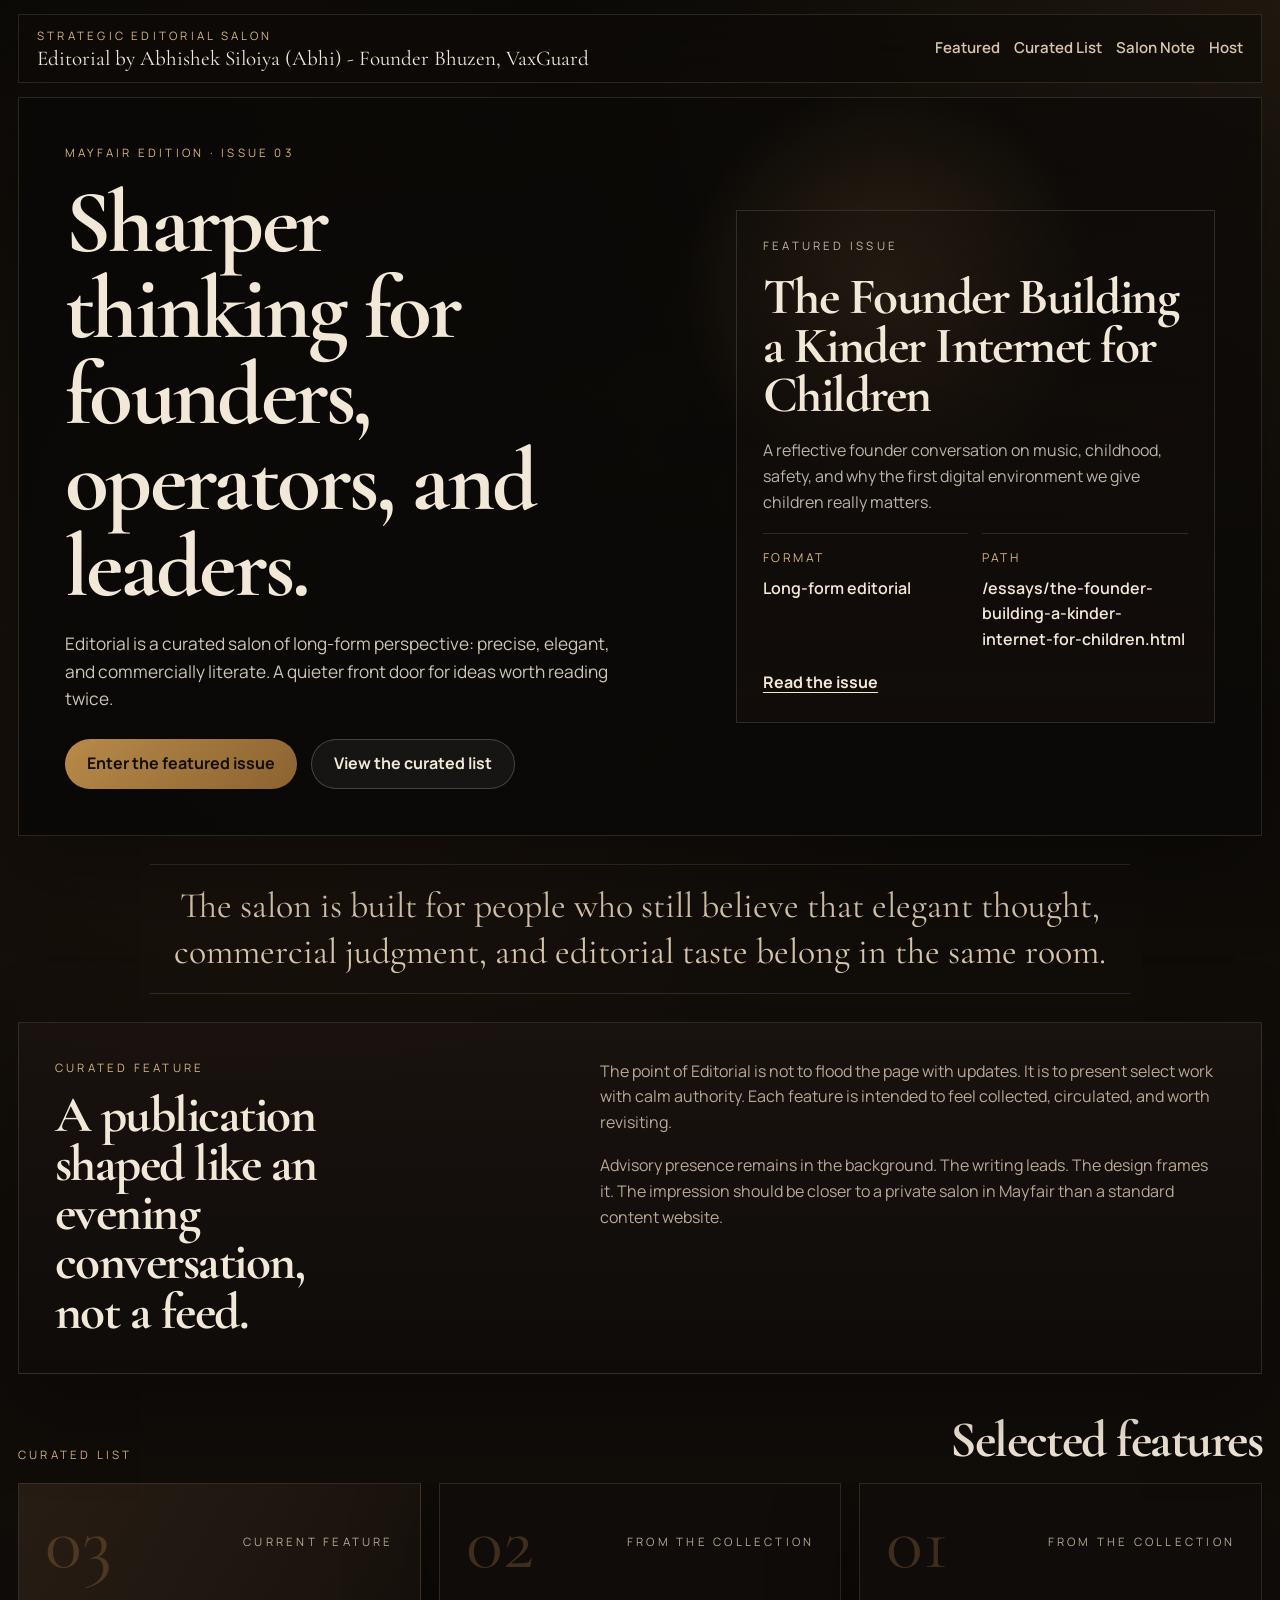
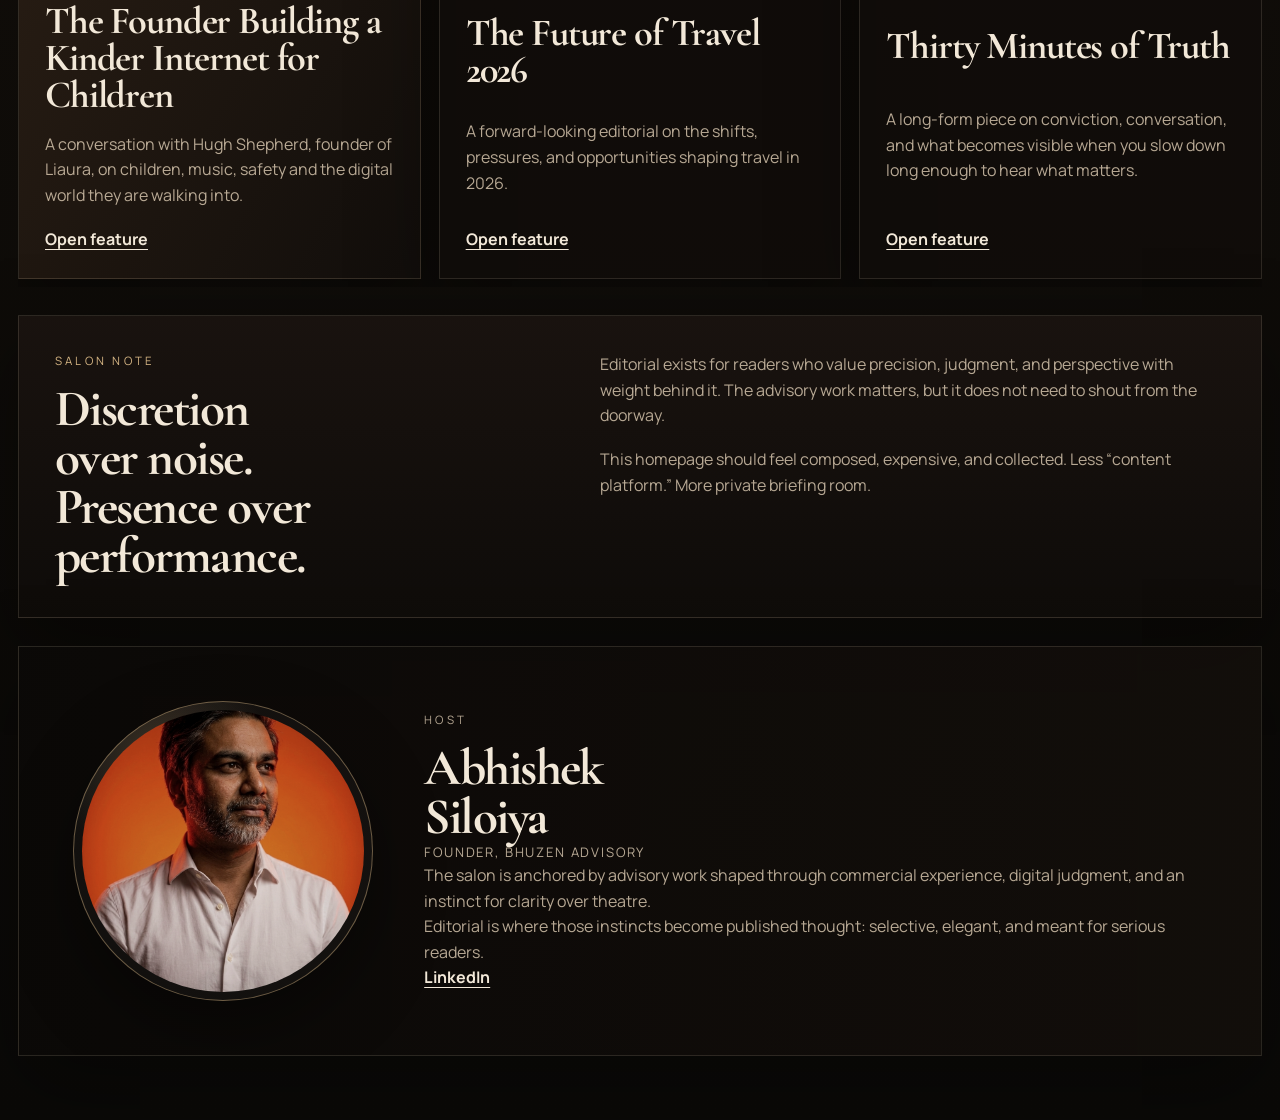
==== index.html @ 0b4827ff "Feature Hugh Shepherd Liaura editorial" ====
<!DOCTYPE html>
<html lang="en">
<head>
  <meta charset="UTF-8">
  <meta name="viewport" content="width=device-width, initial-scale=1.0">
  <title>Editorial</title>
  <meta
    name="description"
    content="Editorial by Abhishek Siloiya is a strategic editorial salon for sharp features, curated thinking, and discreet advisory perspective."
  >
  <link rel="preconnect" href="https://fonts.googleapis.com">
  <link rel="preconnect" href="https://fonts.gstatic.com" crossorigin>
  <link
    href="https://fonts.googleapis.com/css2?family=Manrope:wght@400;500;600;700&family=Cormorant+Garamond:wght@300;400;500;600;700&display=swap"
    rel="stylesheet"
  >
  <link rel="stylesheet" href="./assets/site.css">
</head>
<body>
  <div class="site-frame">
    <header class="topbar">
      <div class="topbar-mark">
        <span class="topbar-kicker">Strategic Editorial Salon</span>
        <a class="topbar-brand" href="./">Editorial by Abhishek Siloiya (Abhi) - Founder Bhuzen, VaxGuard</a>
      </div>
      <nav class="topbar-nav" aria-label="Primary">
        <a href="#featured">Featured</a>
        <a href="#archive">Curated List</a>
        <a href="#salon-note">Salon Note</a>
        <a href="#host">Host</a>
      </nav>
    </header>

    <main>
      <section class="cover" id="featured">
        <div class="cover-backdrop"></div>
        <div class="cover-grid">
          <div class="cover-copy">
            <p class="section-label">Mayfair Edition · Issue 03</p>
            <h1>Sharper thinking for founders, operators, and leaders.</h1>
            <p class="cover-lede">
              Editorial is a curated salon of long-form perspective: precise, elegant, and commercially literate. A quieter front door for ideas worth reading twice.
            </p>
            <div class="cover-actions">
              <a class="button button-gold" href="./essays/the-founder-building-a-kinder-internet-for-children.html">Enter the featured issue</a>
              <a class="button button-ghost" href="#archive">View the curated list</a>
            </div>
          </div>

          <aside class="cover-panel">
            <p class="section-label">Featured Issue</p>
            <h2>The Founder Building a Kinder Internet for Children</h2>
            <p>
              A reflective founder conversation on music, childhood, safety, and why the first digital environment we give children really matters.
            </p>
            <dl class="cover-meta">
              <div>
                <dt>Format</dt>
                <dd>Long-form editorial</dd>
              </div>
              <div>
                <dt>Path</dt>
                <dd>/essays/the-founder-building-a-kinder-internet-for-children.html</dd>
              </div>
            </dl>
            <a class="text-link" href="./essays/the-founder-building-a-kinder-internet-for-children.html">Read the issue</a>
          </aside>
        </div>
      </section>

      <section class="salon-ribbon" aria-label="Salon statement">
        <p>
          The salon is built for people who still believe that elegant thought, commercial judgment, and editorial taste belong in the same room.
        </p>
      </section>

      <section class="curated-feature">
        <div class="curated-heading">
          <p class="section-label">Curated Feature</p>
          <h2>A publication shaped like an evening conversation, not a feed.</h2>
        </div>
        <div class="curated-body">
          <p>
            The point of Editorial is not to flood the page with updates. It is to present select work with calm authority. Each feature is intended to feel collected, circulated, and worth revisiting.
          </p>
          <p>
            Advisory presence remains in the background. The writing leads. The design frames it. The impression should be closer to a private salon in Mayfair than a standard content website.
          </p>
        </div>
      </section>

      <section class="archive" id="archive">
        <div class="archive-heading">
          <p class="section-label">Curated List</p>
          <h2>Selected features</h2>
        </div>
        <div class="archive-carousel" aria-label="Selected features">
          <article class="archive-card archive-card-featured">
            <div class="archive-card-top">
              <span class="archive-count">03</span>
              <p class="entry-label">Current feature</p>
            </div>
            <h3>The Founder Building a Kinder Internet for Children</h3>
            <p>
              A conversation with Hugh Shepherd, founder of Liaura, on children, music, safety and the digital world they are walking into.
            </p>
            <a class="text-link" href="./essays/the-founder-building-a-kinder-internet-for-children.html">Open feature</a>
          </article>

          <article class="archive-card">
            <div class="archive-card-top">
              <span class="archive-count">02</span>
              <p class="entry-label">From the collection</p>
            </div>
            <h3>The Future of Travel 2026</h3>
            <p>
              A forward-looking editorial on the shifts, pressures, and opportunities shaping travel in 2026.
            </p>
            <a class="text-link" href="./essays/the-future-of-travel-2026.html">Open feature</a>
          </article>

          <article class="archive-card">
            <div class="archive-card-top">
              <span class="archive-count">01</span>
              <p class="entry-label">From the collection</p>
            </div>
            <h3>Thirty Minutes of Truth</h3>
            <p>
              A long-form piece on conviction, conversation, and what becomes visible when you slow down long enough to hear what matters.
            </p>
            <a class="text-link" href="./essays/thirty-minutes-of-truth.html">Open feature</a>
          </article>
        </div>
      </section>

      <section class="salon-note" id="salon-note">
        <div class="salon-note-heading">
          <p class="section-label">Salon Note</p>
          <h2>Discretion over noise. Presence over performance.</h2>
        </div>
        <div class="salon-note-body">
          <p>
            Editorial exists for readers who value precision, judgment, and perspective with weight behind it. The advisory work matters, but it does not need to shout from the doorway.
          </p>
          <p>
            This homepage should feel composed, expensive, and collected. Less “content platform.” More private briefing room.
          </p>
        </div>
      </section>

      <section class="host-section" id="host">
        <div class="host-portrait-frame">
          <img
            class="host-portrait"
            src="./assets/images/abhi-portrait-mayfair.png"
            alt="Portrait of Abhishek Siloiya"
          >
        </div>
        <div class="host-copy">
          <p class="section-label">Host</p>
          <h2>Abhishek Siloiya</h2>
          <p class="host-role">Founder, Bhuzen Advisory</p>
          <p>
            The salon is anchored by advisory work shaped through commercial experience, digital judgment, and an instinct for clarity over theatre.
          </p>
          <p>
            Editorial is where those instincts become published thought: selective, elegant, and meant for serious readers.
          </p>
          <a class="text-link" href="https://www.linkedin.com/in/abhisheksiloiya/">LinkedIn</a>
        </div>
      </section>
    </main>
  </div>
</body>
</html>
---- assets/site.css ----
:root {
  --ink-1: #0d0b09;
  --ink-2: #15110d;
  --ink-3: #231b15;
  --stone-1: #f2e8d8;
  --stone-2: #d7c6ae;
  --stone-3: #ad9a83;
  --gold: #b88a4a;
  --gold-soft: #d4b483;
  --line: rgba(228, 211, 186, 0.14);
  --panel: rgba(20, 15, 12, 0.76);
  --shadow: 0 30px 80px rgba(0, 0, 0, 0.34);
}

*,
*::before,
*::after {
  box-sizing: border-box;
}

html {
  scroll-behavior: smooth;
}

body {
  margin: 0;
  min-height: 100vh;
  color: var(--stone-1);
  background:
    radial-gradient(circle at top right, rgba(184, 138, 74, 0.12), transparent 24%),
    radial-gradient(circle at 20% 20%, rgba(88, 55, 31, 0.18), transparent 30%),
    linear-gradient(180deg, #090806 0%, #110d09 42%, #0a0907 100%);
  font-family: "Manrope", sans-serif;
  line-height: 1.6;
}

a {
  color: inherit;
  text-decoration: none;
}

.site-frame {
  width: min(1260px, calc(100% - 36px));
  margin: 0 auto;
  padding: 14px 0 64px;
}

.topbar {
  display: flex;
  align-items: center;
  justify-content: space-between;
  gap: 18px;
  padding: 12px 18px;
  margin-bottom: 14px;
  border: 1px solid var(--line);
  background: rgba(13, 10, 8, 0.62);
  backdrop-filter: blur(18px);
  position: sticky;
  top: 10px;
  z-index: 10;
}

.topbar-mark {
  display: flex;
  flex-direction: column;
  gap: 3px;
}

.section-label,
.topbar-kicker,
.entry-label {
  margin: 0;
  font-size: 0.72rem;
  letter-spacing: 0.28em;
  text-transform: uppercase;
  color: var(--gold-soft);
}

.topbar-brand {
  font-family: "Cormorant Garamond", serif;
  font-size: clamp(1rem, 1.65vw, 1.7rem);
  line-height: 1;
  max-width: 680px;
}

.topbar-nav {
  display: flex;
  flex-wrap: wrap;
  gap: 14px;
}

.topbar-nav a {
  color: var(--stone-2);
  font-weight: 600;
  font-size: 0.94rem;
  scroll-margin-top: 120px;
}

.cover,
.curated-feature,
.salon-note,
.host-section {
  position: relative;
  overflow: hidden;
  border: 1px solid var(--line);
  box-shadow: var(--shadow);
}

.cover {
  min-height: 620px;
  margin-bottom: 28px;
  background:
    linear-gradient(125deg, rgba(8, 7, 5, 0.86), rgba(18, 13, 10, 0.74)),
    url("https://images.unsplash.com/photo-1513635269975-59663e0ac1ad?auto=format&fit=crop&w=1800&q=80") center/cover;
}

.cover-backdrop {
  position: absolute;
  inset: 0;
  background:
    radial-gradient(circle at 70% 26%, rgba(184, 138, 74, 0.2), transparent 20%),
    linear-gradient(180deg, rgba(9, 8, 6, 0.25), rgba(9, 8, 6, 0.8));
}

.cover-grid {
  position: relative;
  z-index: 1;
  min-height: 620px;
  display: grid;
  grid-template-columns: minmax(0, 1.05fr) minmax(340px, 0.78fr);
  gap: 26px;
  align-items: center;
  padding: clamp(26px, 4vw, 46px);
}

.cover-copy {
  max-width: 780px;
}

.cover-copy h1,
.curated-heading h2,
.archive-heading h2,
.salon-note-heading h2,
.host-copy h2,
.cover-panel h2,
.archive-content h3 {
  margin: 0;
  font-family: "Cormorant Garamond", serif;
  line-height: 0.96;
  letter-spacing: -0.03em;
}

.cover-copy h1 {
  margin-top: 18px;
  font-size: clamp(3.6rem, 7vw, 6.6rem);
  max-width: 12ch;
}

.cover-lede {
  margin: 20px 0 0;
  max-width: 50ch;
  font-size: 1.08rem;
  color: rgba(242, 232, 216, 0.84);
}

.cover-actions {
  display: flex;
  flex-wrap: wrap;
  gap: 14px;
  margin-top: 26px;
}

.button {
  display: inline-flex;
  align-items: center;
  justify-content: center;
  min-height: 50px;
  padding: 0 22px;
  border-radius: 999px;
  font-weight: 700;
  transition: opacity 160ms ease;
}

.button-gold {
  background: linear-gradient(135deg, #b88a4a, #8b6330);
  color: #120d09;
}

.button-ghost {
  border: 1px solid rgba(242, 232, 216, 0.22);
  background: rgba(255, 255, 255, 0.05);
  color: var(--stone-1);
}

.cover-panel {
  align-self: center;
  display: flex;
  flex-direction: column;
  justify-content: flex-end;
  gap: 18px;
  min-height: 420px;
  padding: 26px;
  background: linear-gradient(180deg, rgba(18, 13, 10, 0.34), rgba(18, 13, 10, 0.86));
  border: 1px solid rgba(242, 232, 216, 0.14);
}

.cover-panel h2 {
  font-size: clamp(2.4rem, 4vw, 4rem);
}

.cover-panel p {
  margin: 0;
  color: rgba(242, 232, 216, 0.76);
}

.cover-meta {
  display: grid;
  grid-template-columns: repeat(2, minmax(0, 1fr));
  gap: 14px;
  margin: 0;
}

.cover-meta div {
  padding-top: 14px;
  border-top: 1px solid rgba(242, 232, 216, 0.12);
}

.cover-meta dt,
.cover-meta dd {
  margin: 0;
}

.cover-meta dt {
  font-size: 0.76rem;
  letter-spacing: 0.2em;
  text-transform: uppercase;
  color: var(--gold-soft);
}

.cover-meta dd {
  margin-top: 8px;
  color: var(--stone-1);
  font-weight: 600;
}

.text-link {
  display: inline-flex;
  align-items: center;
  gap: 8px;
  font-weight: 700;
  color: var(--stone-1);
  text-decoration: underline;
  text-underline-offset: 0.24em;
}

.salon-ribbon {
  margin: 0 auto 28px;
  max-width: 980px;
  padding: 18px 24px;
  border-top: 1px solid rgba(184, 138, 74, 0.22);
  border-bottom: 1px solid rgba(184, 138, 74, 0.22);
  text-align: center;
}

.salon-ribbon p {
  margin: 0;
  color: var(--stone-2);
  font-family: "Cormorant Garamond", serif;
  font-size: clamp(1.5rem, 2.8vw, 2.3rem);
  line-height: 1.28;
}

.curated-feature,
.salon-note {
  margin-bottom: 28px;
  padding: 36px;
  background:
    linear-gradient(180deg, rgba(26, 19, 15, 0.92), rgba(14, 11, 9, 0.94));
}

.curated-feature {
  display: grid;
  grid-template-columns: minmax(0, 0.9fr) minmax(0, 1.1fr);
  gap: 34px;
}

.curated-heading h2,
.archive-heading h2,
.salon-note-heading h2,
.host-copy h2 {
  margin-top: 14px;
  font-size: clamp(2.4rem, 4vw, 4.8rem);
  max-width: 11ch;
}

.curated-body,
.salon-note-body {
  display: grid;
  gap: 18px;
  align-content: start;
}

.curated-body p,
.salon-note-body p,
.host-copy p,
.archive-content p {
  margin: 0;
  color: rgba(215, 198, 174, 0.84);
}

.archive {
  margin-bottom: 28px;
  scroll-margin-top: 120px;
}

.archive-heading {
  display: flex;
  align-items: end;
  justify-content: space-between;
  gap: 22px;
  margin-bottom: 18px;
}

.archive-heading h2 {
  max-width: none;
  white-space: nowrap;
}

.archive-carousel {
  display: grid;
  grid-auto-flow: column;
  grid-auto-columns: minmax(360px, 1fr);
  gap: 18px;
  overflow-x: auto;
  scroll-snap-type: x mandatory;
  padding-bottom: 8px;
  scrollbar-color: rgba(184, 138, 74, 0.5) rgba(255, 255, 255, 0.05);
}

.archive-card {
  min-height: 270px;
  display: flex;
  flex-direction: column;
  justify-content: space-between;
  gap: 18px;
  padding: 26px;
  border: 1px solid var(--line);
  background: rgba(17, 13, 10, 0.82);
  box-shadow: var(--shadow);
  scroll-snap-align: start;
}

.archive-card-featured {
  background:
    linear-gradient(120deg, rgba(42, 30, 20, 0.92), rgba(18, 14, 11, 0.9));
}

.archive-card-top {
  display: flex;
  align-items: center;
  justify-content: space-between;
  gap: 18px;
}

.archive-count {
  color: rgba(184, 138, 74, 0.28);
  font-family: "Cormorant Garamond", serif;
  font-size: clamp(2.8rem, 6vw, 4.8rem);
  line-height: 0.85;
}

.archive-card h3 {
  margin: 0;
  font-family: "Cormorant Garamond", serif;
  line-height: 0.96;
  letter-spacing: -0.03em;
  margin-top: 10px;
  font-size: clamp(2rem, 3vw, 3.2rem);
}

.archive-card p {
  margin: 0;
  color: rgba(215, 198, 174, 0.84);
}

.salon-note {
  display: grid;
  grid-template-columns: minmax(0, 0.9fr) minmax(0, 1.1fr);
  gap: 34px;
  scroll-margin-top: 120px;
}

.host-section {
  display: grid;
  grid-template-columns: 300px minmax(0, 1fr);
  gap: clamp(24px, 4vw, 56px);
  align-items: center;
  padding: clamp(28px, 5vw, 54px);
  background:
    linear-gradient(90deg, rgba(11, 9, 7, 0.96), rgba(18, 14, 11, 0.94));
  scroll-margin-top: 120px;
}

.host-portrait-frame {
  width: min(300px, 72vw);
  aspect-ratio: 1;
  border-radius: 50%;
  padding: 8px;
  border: 1px solid rgba(212, 180, 131, 0.46);
  background:
    radial-gradient(circle at 30% 20%, rgba(212, 180, 131, 0.22), transparent 34%),
    rgba(255, 255, 255, 0.03);
  box-shadow: 0 28px 70px rgba(0, 0, 0, 0.38);
}

.host-portrait {
  width: 100%;
  height: 100%;
  border-radius: 50%;
  object-fit: cover;
  display: block;
  filter: saturate(0.72) contrast(1.02) brightness(0.9);
}

.host-copy {
  display: flex;
  flex-direction: column;
  justify-content: center;
}

.host-role {
  margin: 14px 0 18px;
  color: var(--gold-soft);
  letter-spacing: 0.14em;
  text-transform: uppercase;
  font-size: 0.82rem;
}

.button:hover,
.topbar-nav a:hover,
.text-link:hover {
  opacity: 0.82;
}

@media (max-width: 1100px) {
  .cover-grid,
  .curated-feature,
  .salon-note,
  .host-section {
    grid-template-columns: 1fr;
  }

  .cover {
    min-height: auto;
  }

  .cover-grid {
    min-height: auto;
  }

  .host-portrait-frame {
    justify-self: center;
  }
}

@media (max-width: 720px) {
  .site-frame {
    width: min(100% - 18px, 1260px);
    padding-top: 10px;
  }

  .topbar,
  .curated-feature,
  .salon-note,
  .host-copy,
  .cover-panel {
    padding: 22px;
  }

  .topbar {
    align-items: flex-start;
    flex-direction: column;
  }

  .topbar-brand {
    max-width: none;
  }

  .cover-grid {
    padding: 22px;
    gap: 18px;
  }

  .cover-copy h1 {
    max-width: none;
    font-size: clamp(2.8rem, 13vw, 4rem);
  }

  .cover-actions {
    flex-direction: column;
    align-items: stretch;
  }

  .cover-meta,
  .archive-card {
    grid-template-columns: 1fr;
  }

  .cover-panel {
    min-height: auto;
  }

  .archive-heading {
    display: block;
  }

  .archive-heading h2 {
    white-space: normal;
  }

  .archive-carousel {
    grid-auto-columns: minmax(260px, 86vw);
  }

  .archive-count {
    font-size: 2.8rem;
  }

  .curated-heading h2,
  .archive-heading h2,
  .salon-note-heading h2,
  .host-copy h2 {
    max-width: none;
  }
}
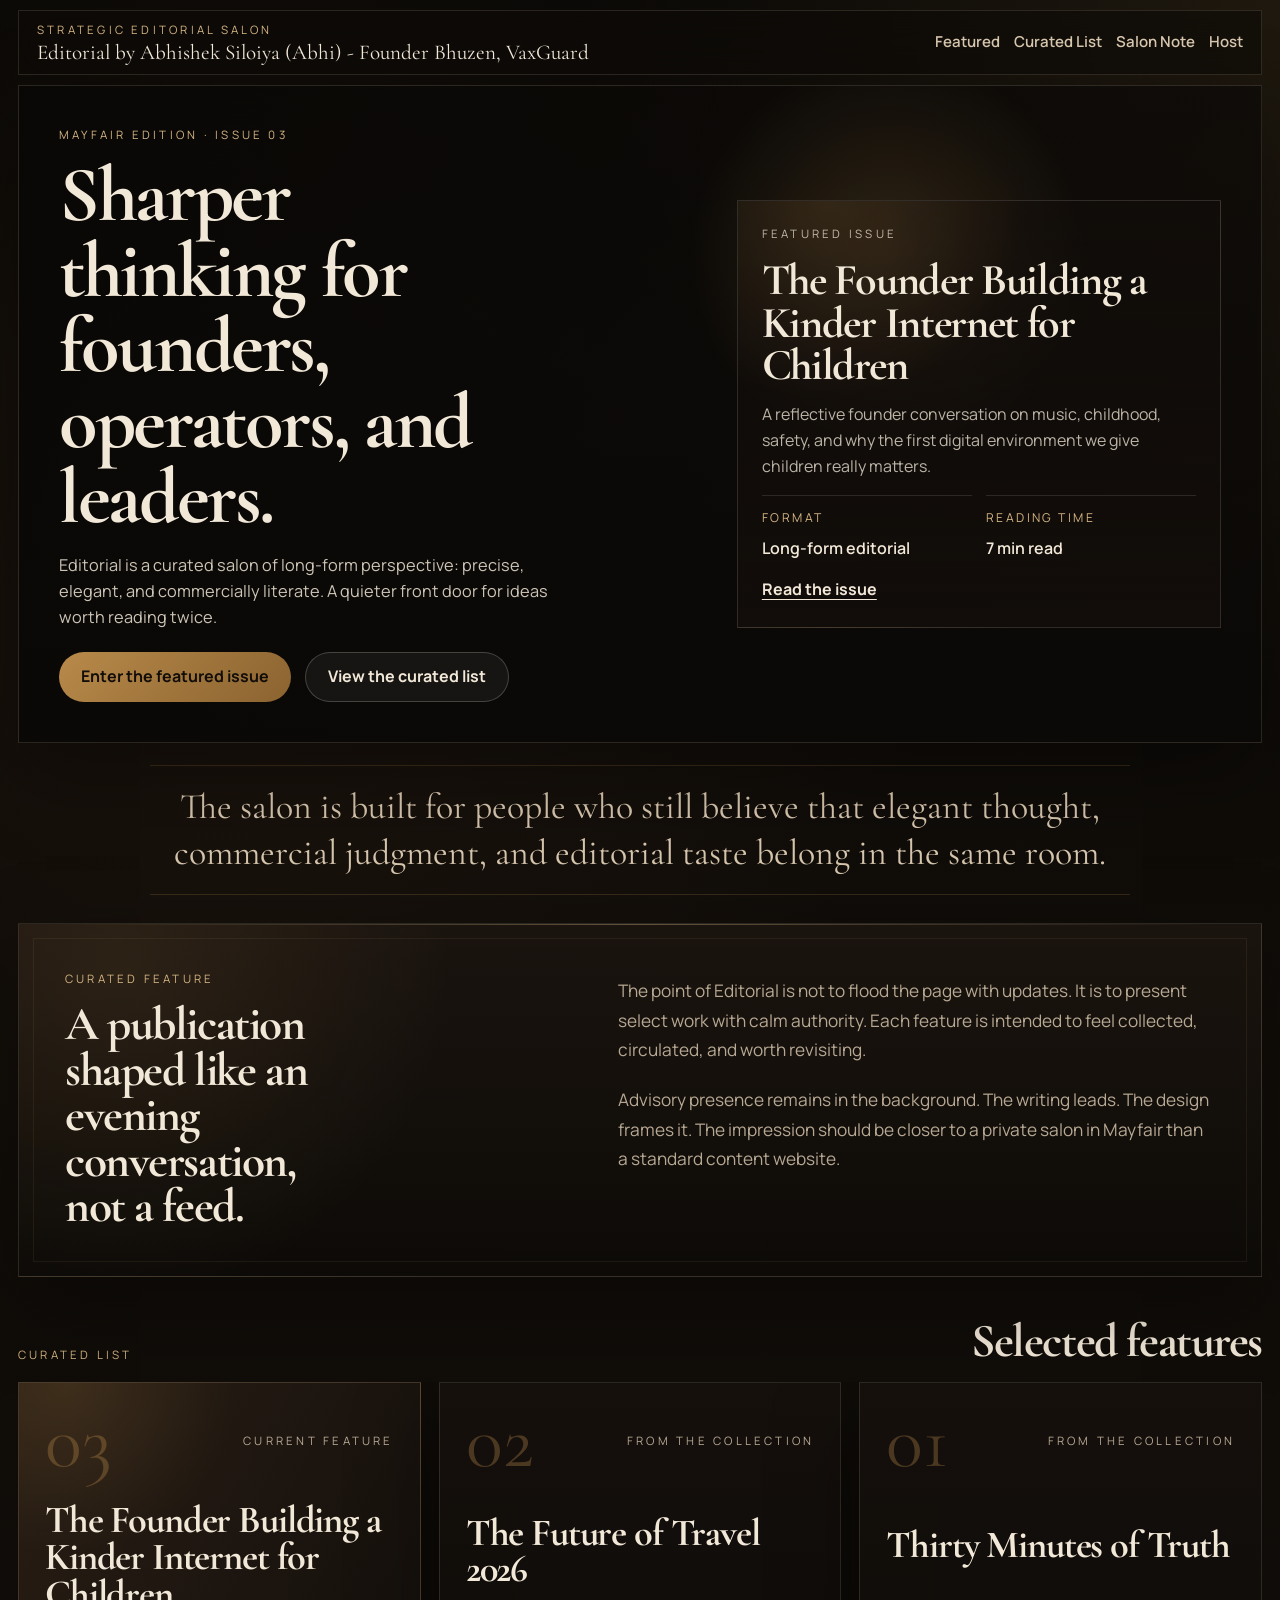
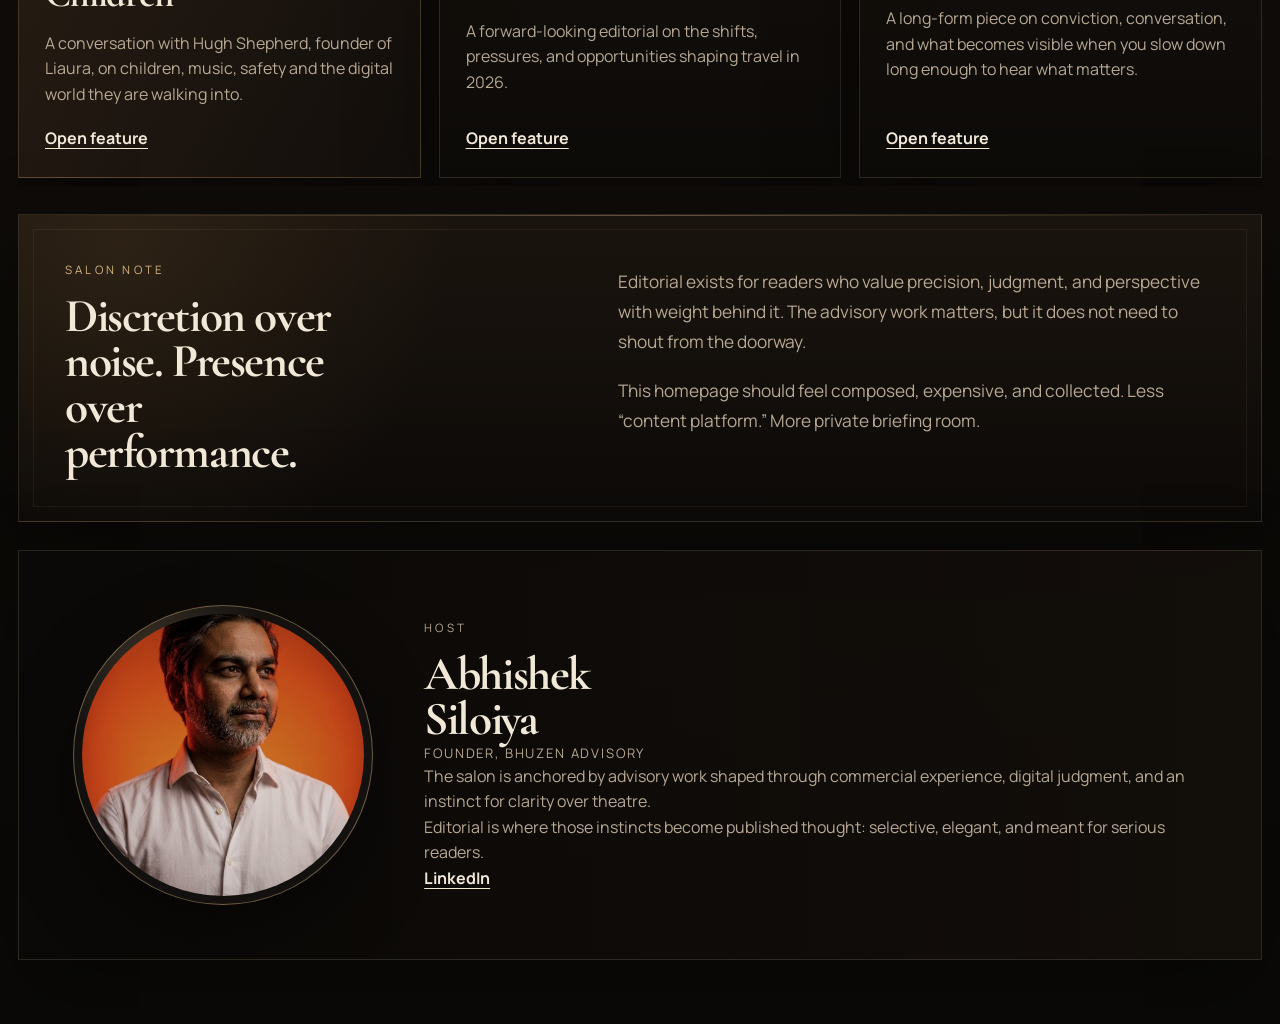
==== commit 6fd16fe8: "Polish editorial landing page" ====
--- a/index.html
+++ b/index.html
@@ -47,7 +47,7 @@
             </div>
           </div>
 
-          <aside class="cover-panel">
+          <a class="cover-panel" href="./essays/the-founder-building-a-kinder-internet-for-children.html" aria-label="Read The Founder Building a Kinder Internet for Children">
             <p class="section-label">Featured Issue</p>
             <h2>The Founder Building a Kinder Internet for Children</h2>
             <p>
@@ -59,12 +59,12 @@
                 <dd>Long-form editorial</dd>
               </div>
               <div>
-                <dt>Path</dt>
-                <dd>/essays/the-founder-building-a-kinder-internet-for-children.html</dd>
+                <dt>Reading time</dt>
+                <dd>7 min read</dd>
               </div>
             </dl>
-            <a class="text-link" href="./essays/the-founder-building-a-kinder-internet-for-children.html">Read the issue</a>
-          </aside>
+            <span class="text-link">Read the issue</span>
+          </a>
         </div>
       </section>
 
--- a/assets/site.css
+++ b/assets/site.css
@@ -42,7 +42,7 @@
 .site-frame {
   width: min(1260px, calc(100% - 36px));
   margin: 0 auto;
-  padding: 14px 0 64px;
+  padding: 10px 0 64px;
 }
 
 .topbar {
@@ -50,8 +50,8 @@
   align-items: center;
   justify-content: space-between;
   gap: 18px;
-  padding: 12px 18px;
-  margin-bottom: 14px;
+  padding: 10px 18px;
+  margin-bottom: 10px;
   border: 1px solid var(--line);
   background: rgba(13, 10, 8, 0.62);
   backdrop-filter: blur(18px);
@@ -107,8 +107,8 @@
 }
 
 .cover {
-  min-height: 620px;
-  margin-bottom: 28px;
+  min-height: min(620px, calc(100svh - 116px));
+  margin-bottom: 22px;
   background:
     linear-gradient(125deg, rgba(8, 7, 5, 0.86), rgba(18, 13, 10, 0.74)),
     url("https://images.unsplash.com/photo-1513635269975-59663e0ac1ad?auto=format&fit=crop&w=1800&q=80") center/cover;
@@ -125,12 +125,12 @@
 .cover-grid {
   position: relative;
   z-index: 1;
-  min-height: 620px;
+  min-height: min(620px, calc(100svh - 116px));
   display: grid;
   grid-template-columns: minmax(0, 1.05fr) minmax(340px, 0.78fr);
   gap: 26px;
   align-items: center;
-  padding: clamp(26px, 4vw, 46px);
+  padding: clamp(22px, 3.4vw, 40px);
 }
 
 .cover-copy {
@@ -151,15 +151,15 @@
 }
 
 .cover-copy h1 {
-  margin-top: 18px;
-  font-size: clamp(3.6rem, 7vw, 6.6rem);
-  max-width: 12ch;
+  margin-top: 14px;
+  font-size: clamp(3.2rem, 6.15vw, 5.8rem);
+  max-width: 12.5ch;
 }
 
 .cover-lede {
-  margin: 20px 0 0;
+  margin: 16px 0 0;
   max-width: 50ch;
-  font-size: 1.08rem;
+  font-size: 1.02rem;
   color: rgba(242, 232, 216, 0.84);
 }
 
@@ -167,7 +167,7 @@
   display: flex;
   flex-wrap: wrap;
   gap: 14px;
-  margin-top: 26px;
+  margin-top: 22px;
 }
 
 .button {
@@ -197,15 +197,22 @@
   display: flex;
   flex-direction: column;
   justify-content: flex-end;
-  gap: 18px;
-  min-height: 420px;
-  padding: 26px;
-  background: linear-gradient(180deg, rgba(18, 13, 10, 0.34), rgba(18, 13, 10, 0.86));
+  gap: 16px;
+  min-height: 360px;
+  padding: 24px;
+  background:
+    radial-gradient(circle at 18% 0%, rgba(184, 138, 74, 0.16), transparent 34%),
+    linear-gradient(180deg, rgba(18, 13, 10, 0.46), rgba(18, 13, 10, 0.9));
   border: 1px solid rgba(242, 232, 216, 0.14);
+  transition:
+    border-color 180ms ease,
+    box-shadow 180ms ease,
+    transform 180ms ease,
+    background 180ms ease;
 }
 
 .cover-panel h2 {
-  font-size: clamp(2.4rem, 4vw, 4rem);
+  font-size: clamp(2.15rem, 3.45vw, 3.45rem);
 }
 
 .cover-panel p {
@@ -221,7 +228,7 @@
 }
 
 .cover-meta div {
-  padding-top: 14px;
+  padding-top: 12px;
   border-top: 1px solid rgba(242, 232, 216, 0.12);
 }
 
@@ -253,6 +260,13 @@
   text-underline-offset: 0.24em;
 }
 
+.cover-panel:hover,
+.cover-panel:focus-visible {
+  transform: translateY(-3px);
+  border-color: rgba(212, 180, 131, 0.42);
+  box-shadow: 0 28px 90px rgba(0, 0, 0, 0.42);
+}
+
 .salon-ribbon {
   margin: 0 auto 28px;
   max-width: 980px;
@@ -272,16 +286,39 @@
 
 .curated-feature,
 .salon-note {
+  isolation: isolate;
   margin-bottom: 28px;
-  padding: 36px;
-  background:
-    linear-gradient(180deg, rgba(26, 19, 15, 0.92), rgba(14, 11, 9, 0.94));
+  padding: clamp(30px, 4vw, 46px);
+  background:
+    radial-gradient(circle at 8% 12%, rgba(184, 138, 74, 0.12), transparent 28%),
+    linear-gradient(180deg, rgba(27, 20, 15, 0.94), rgba(12, 10, 8, 0.96));
+}
+
+.curated-feature::before,
+.salon-note::before {
+  content: "";
+  position: absolute;
+  inset: 14px;
+  z-index: -1;
+  border: 1px solid rgba(212, 180, 131, 0.08);
+  pointer-events: none;
+}
+
+.curated-feature::after,
+.salon-note::after {
+  content: "";
+  position: absolute;
+  left: 36px;
+  right: 36px;
+  top: 0;
+  height: 1px;
+  background: linear-gradient(90deg, transparent, rgba(212, 180, 131, 0.38), transparent);
 }
 
 .curated-feature {
   display: grid;
   grid-template-columns: minmax(0, 0.9fr) minmax(0, 1.1fr);
-  gap: 34px;
+  gap: clamp(28px, 5vw, 70px);
 }
 
 .curated-heading h2,
@@ -289,15 +326,16 @@
 .salon-note-heading h2,
 .host-copy h2 {
   margin-top: 14px;
-  font-size: clamp(2.4rem, 4vw, 4.8rem);
-  max-width: 11ch;
+  font-size: clamp(2.35rem, 3.7vw, 4.35rem);
+  max-width: 12ch;
 }
 
 .curated-body,
 .salon-note-body {
   display: grid;
-  gap: 18px;
+  gap: 20px;
   align-content: start;
+  padding-top: 6px;
 }
 
 .curated-body p,
@@ -306,6 +344,13 @@
 .archive-content p {
   margin: 0;
   color: rgba(215, 198, 174, 0.84);
+}
+
+.curated-body p,
+.salon-note-body p {
+  max-width: 64ch;
+  font-size: clamp(1rem, 1.35vw, 1.22rem);
+  line-height: 1.72;
 }
 
 .archive {
@@ -338,6 +383,8 @@
 }
 
 .archive-card {
+  position: relative;
+  overflow: hidden;
   min-height: 270px;
   display: flex;
   flex-direction: column;
@@ -345,14 +392,48 @@
   gap: 18px;
   padding: 26px;
   border: 1px solid var(--line);
-  background: rgba(17, 13, 10, 0.82);
+  background:
+    linear-gradient(180deg, rgba(22, 16, 12, 0.92), rgba(12, 10, 8, 0.94));
   box-shadow: var(--shadow);
   scroll-snap-align: start;
+  transition:
+    transform 180ms ease,
+    border-color 180ms ease,
+    background 180ms ease;
+}
+
+.archive-card::before {
+  content: "";
+  position: absolute;
+  inset: 0;
+  background:
+    linear-gradient(90deg, rgba(184, 138, 74, 0.1), transparent 42%),
+    radial-gradient(circle at 100% 0%, rgba(212, 180, 131, 0.1), transparent 36%);
+  opacity: 0;
+  transition: opacity 180ms ease;
+}
+
+.archive-card > * {
+  position: relative;
+  z-index: 1;
 }
 
 .archive-card-featured {
   background:
-    linear-gradient(120deg, rgba(42, 30, 20, 0.92), rgba(18, 14, 11, 0.9));
+    radial-gradient(circle at 12% 0%, rgba(184, 138, 74, 0.16), transparent 32%),
+    linear-gradient(120deg, rgba(42, 30, 20, 0.94), rgba(18, 14, 11, 0.92));
+  border-color: rgba(212, 180, 131, 0.24);
+}
+
+.archive-card:hover,
+.archive-card:focus-within {
+  transform: translateY(-3px);
+  border-color: rgba(212, 180, 131, 0.34);
+}
+
+.archive-card:hover::before,
+.archive-card:focus-within::before {
+  opacity: 1;
 }
 
 .archive-card-top {
@@ -363,7 +444,7 @@
 }
 
 .archive-count {
-  color: rgba(184, 138, 74, 0.28);
+  color: rgba(184, 138, 74, 0.34);
   font-family: "Cormorant Garamond", serif;
   font-size: clamp(2.8rem, 6vw, 4.8rem);
   line-height: 0.85;
@@ -381,12 +462,13 @@
 .archive-card p {
   margin: 0;
   color: rgba(215, 198, 174, 0.84);
+  max-width: 42ch;
 }
 
 .salon-note {
   display: grid;
   grid-template-columns: minmax(0, 0.9fr) minmax(0, 1.1fr);
-  gap: 34px;
+  gap: clamp(28px, 5vw, 70px);
   scroll-margin-top: 120px;
 }
 
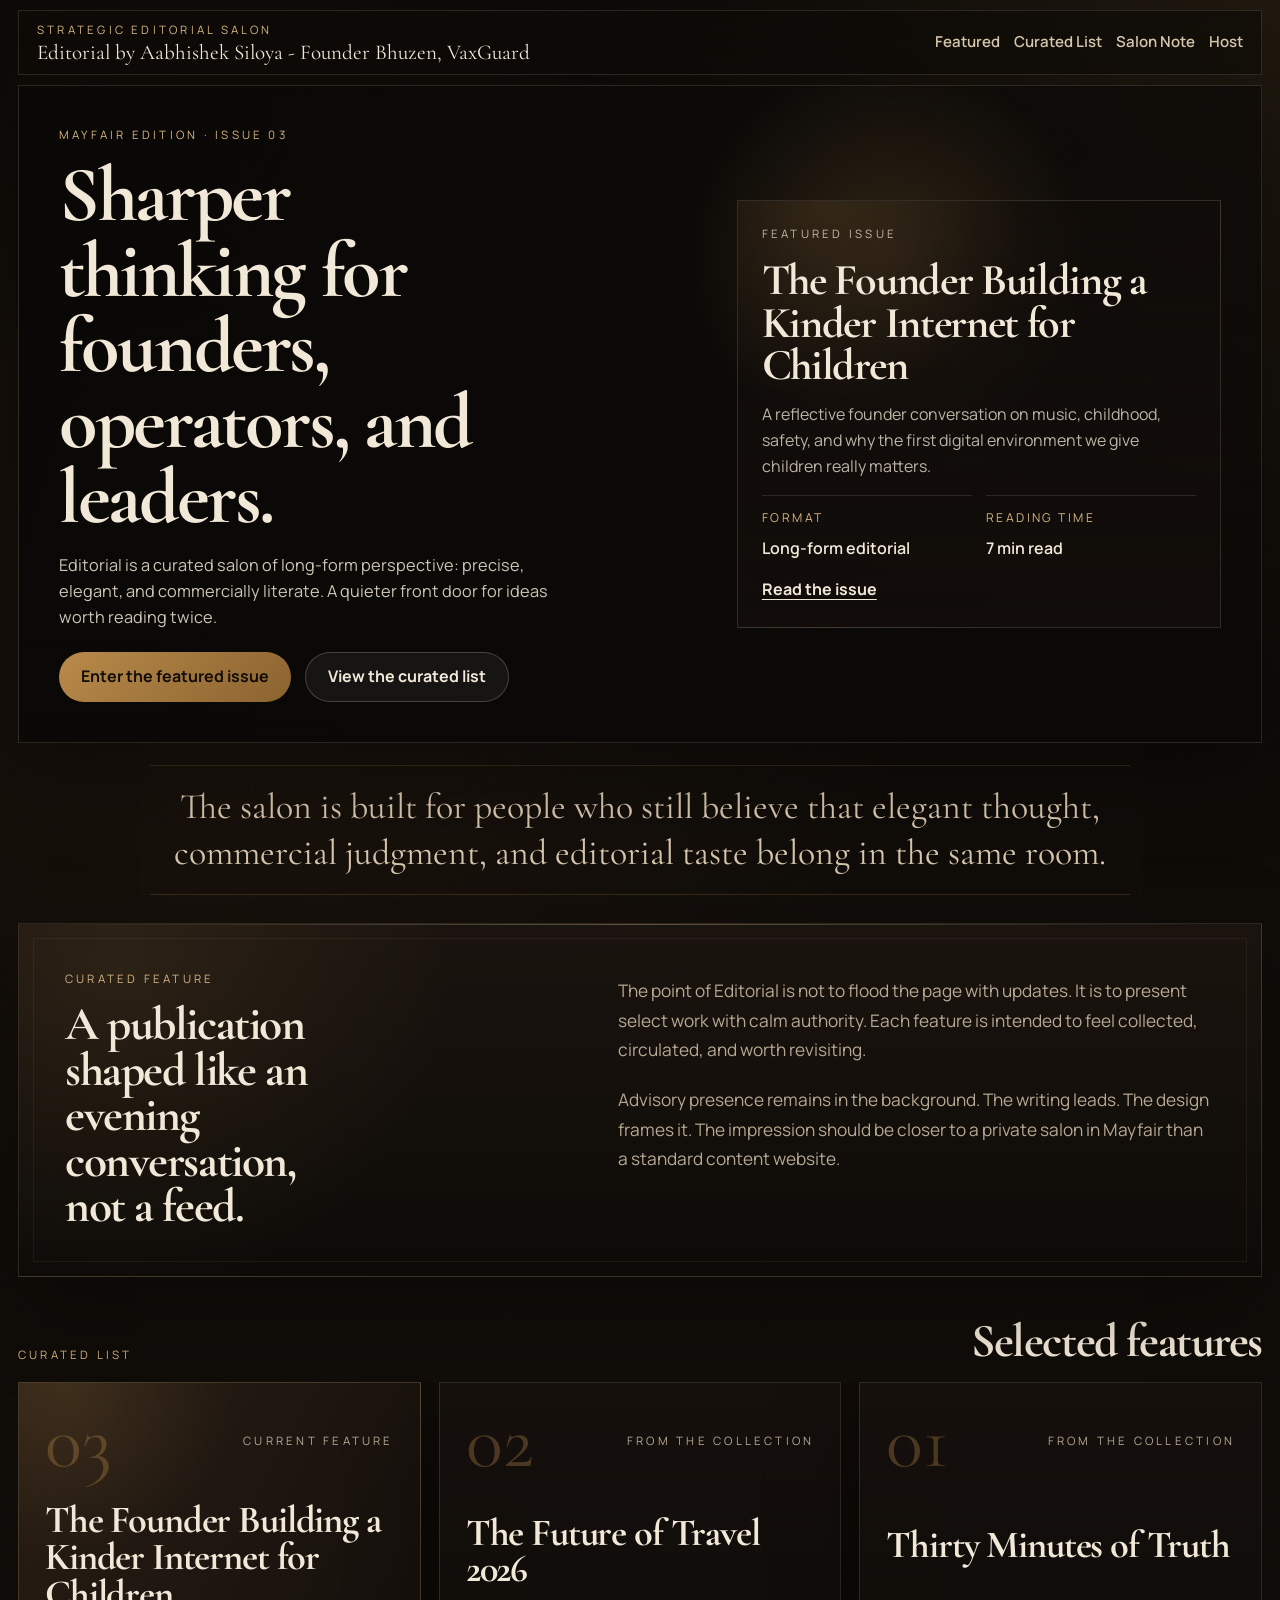
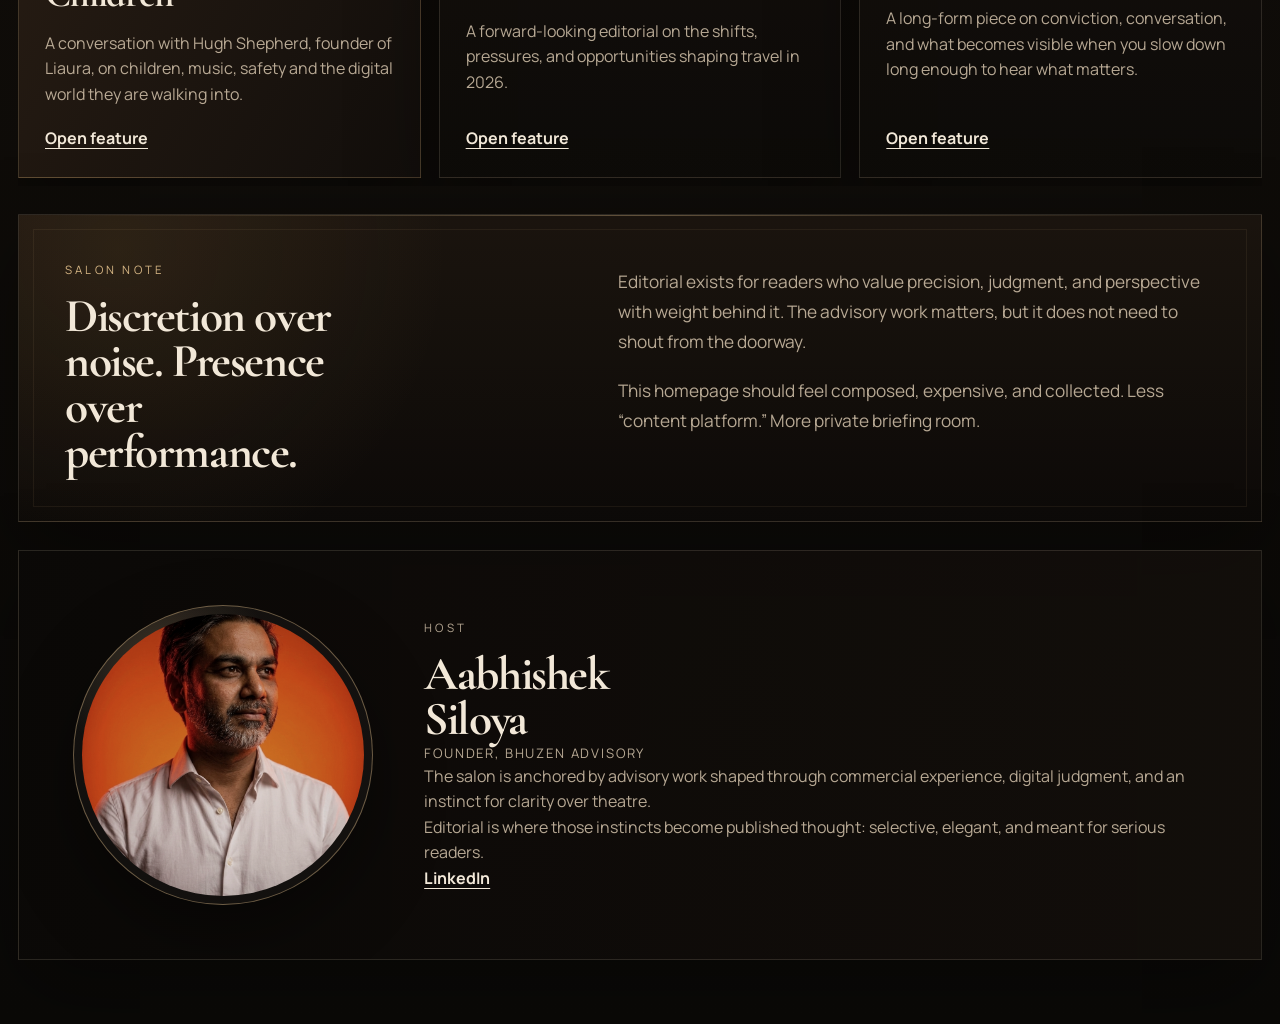
==== commit 3120d4c1: "Update editorial author name spelling" ====
--- a/index.html
+++ b/index.html
@@ -6,7 +6,7 @@
   <title>Editorial</title>
   <meta
     name="description"
-    content="Editorial by Abhishek Siloiya is a strategic editorial salon for sharp features, curated thinking, and discreet advisory perspective."
+    content="Editorial by Aabhishek Siloya is a strategic editorial salon for sharp features, curated thinking, and discreet advisory perspective."
   >
   <link rel="preconnect" href="https://fonts.googleapis.com">
   <link rel="preconnect" href="https://fonts.gstatic.com" crossorigin>
@@ -21,7 +21,7 @@
     <header class="topbar">
       <div class="topbar-mark">
         <span class="topbar-kicker">Strategic Editorial Salon</span>
-        <a class="topbar-brand" href="./">Editorial by Abhishek Siloiya (Abhi) - Founder Bhuzen, VaxGuard</a>
+        <a class="topbar-brand" href="./">Editorial by Aabhishek Siloya - Founder Bhuzen, VaxGuard</a>
       </div>
       <nav class="topbar-nav" aria-label="Primary">
         <a href="#featured">Featured</a>
@@ -95,7 +95,7 @@
           <h2>Selected features</h2>
         </div>
         <div class="archive-carousel" aria-label="Selected features">
-          <article class="archive-card archive-card-featured">
+          <a class="archive-card archive-card-featured" href="./essays/the-founder-building-a-kinder-internet-for-children.html" aria-label="Open The Founder Building a Kinder Internet for Children">
             <div class="archive-card-top">
               <span class="archive-count">03</span>
               <p class="entry-label">Current feature</p>
@@ -104,10 +104,10 @@
             <p>
               A conversation with Hugh Shepherd, founder of Liaura, on children, music, safety and the digital world they are walking into.
             </p>
-            <a class="text-link" href="./essays/the-founder-building-a-kinder-internet-for-children.html">Open feature</a>
-          </article>
+            <span class="text-link">Open feature</span>
+          </a>
 
-          <article class="archive-card">
+          <a class="archive-card" href="./essays/the-future-of-travel-2026.html" aria-label="Open The Future of Travel 2026">
             <div class="archive-card-top">
               <span class="archive-count">02</span>
               <p class="entry-label">From the collection</p>
@@ -116,10 +116,10 @@
             <p>
               A forward-looking editorial on the shifts, pressures, and opportunities shaping travel in 2026.
             </p>
-            <a class="text-link" href="./essays/the-future-of-travel-2026.html">Open feature</a>
-          </article>
+            <span class="text-link">Open feature</span>
+          </a>
 
-          <article class="archive-card">
+          <a class="archive-card" href="./essays/thirty-minutes-of-truth.html" aria-label="Open Thirty Minutes of Truth">
             <div class="archive-card-top">
               <span class="archive-count">01</span>
               <p class="entry-label">From the collection</p>
@@ -128,8 +128,8 @@
             <p>
               A long-form piece on conviction, conversation, and what becomes visible when you slow down long enough to hear what matters.
             </p>
-            <a class="text-link" href="./essays/thirty-minutes-of-truth.html">Open feature</a>
-          </article>
+            <span class="text-link">Open feature</span>
+          </a>
         </div>
       </section>
 
@@ -153,12 +153,12 @@
           <img
             class="host-portrait"
             src="./assets/images/abhi-portrait-mayfair.png"
-            alt="Portrait of Abhishek Siloiya"
+            alt="Portrait of Aabhishek Siloya"
           >
         </div>
         <div class="host-copy">
           <p class="section-label">Host</p>
-          <h2>Abhishek Siloiya</h2>
+          <h2>Aabhishek Siloya</h2>
           <p class="host-role">Founder, Bhuzen Advisory</p>
           <p>
             The salon is anchored by advisory work shaped through commercial experience, digital judgment, and an instinct for clarity over theatre.
--- a/assets/site.css
+++ b/assets/site.css
@@ -426,13 +426,14 @@
 }
 
 .archive-card:hover,
-.archive-card:focus-within {
+.archive-card:focus-visible {
   transform: translateY(-3px);
   border-color: rgba(212, 180, 131, 0.34);
+  outline: none;
 }
 
 .archive-card:hover::before,
-.archive-card:focus-within::before {
+.archive-card:focus-visible::before {
   opacity: 1;
 }
 
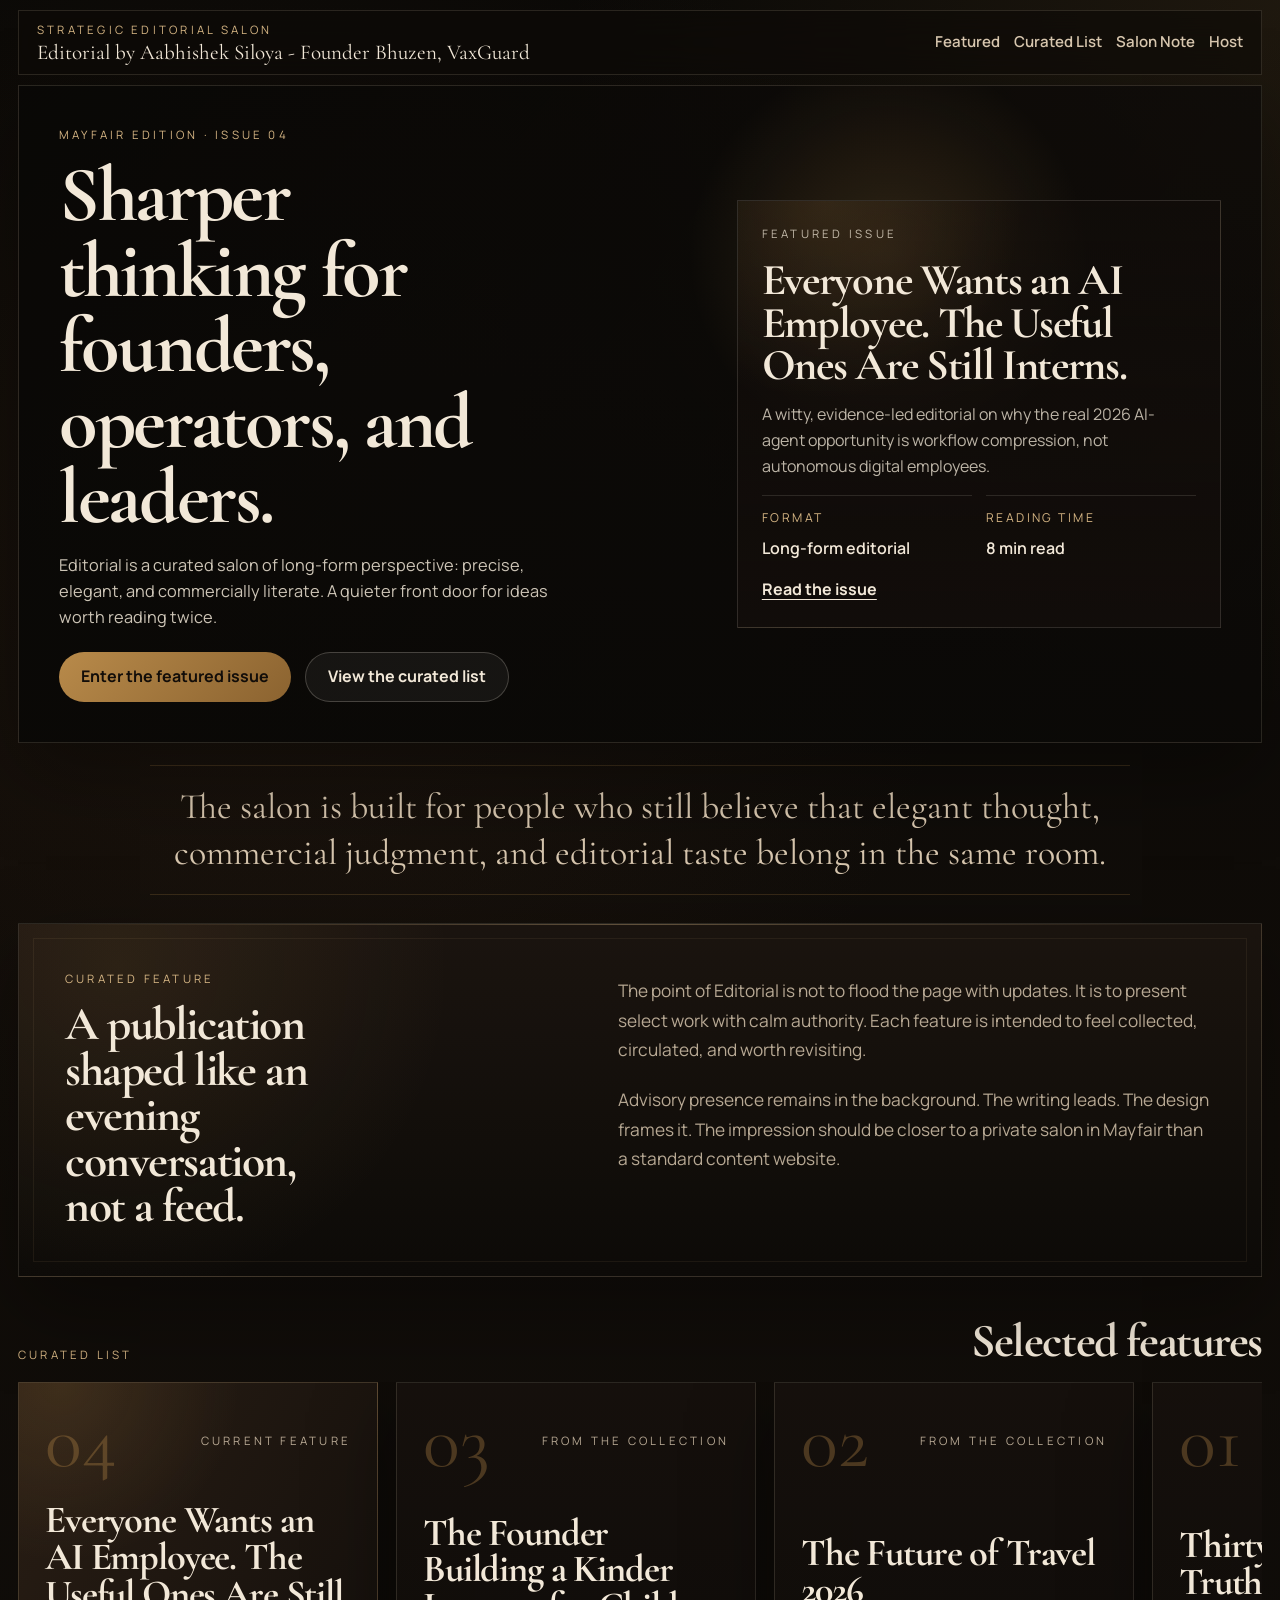
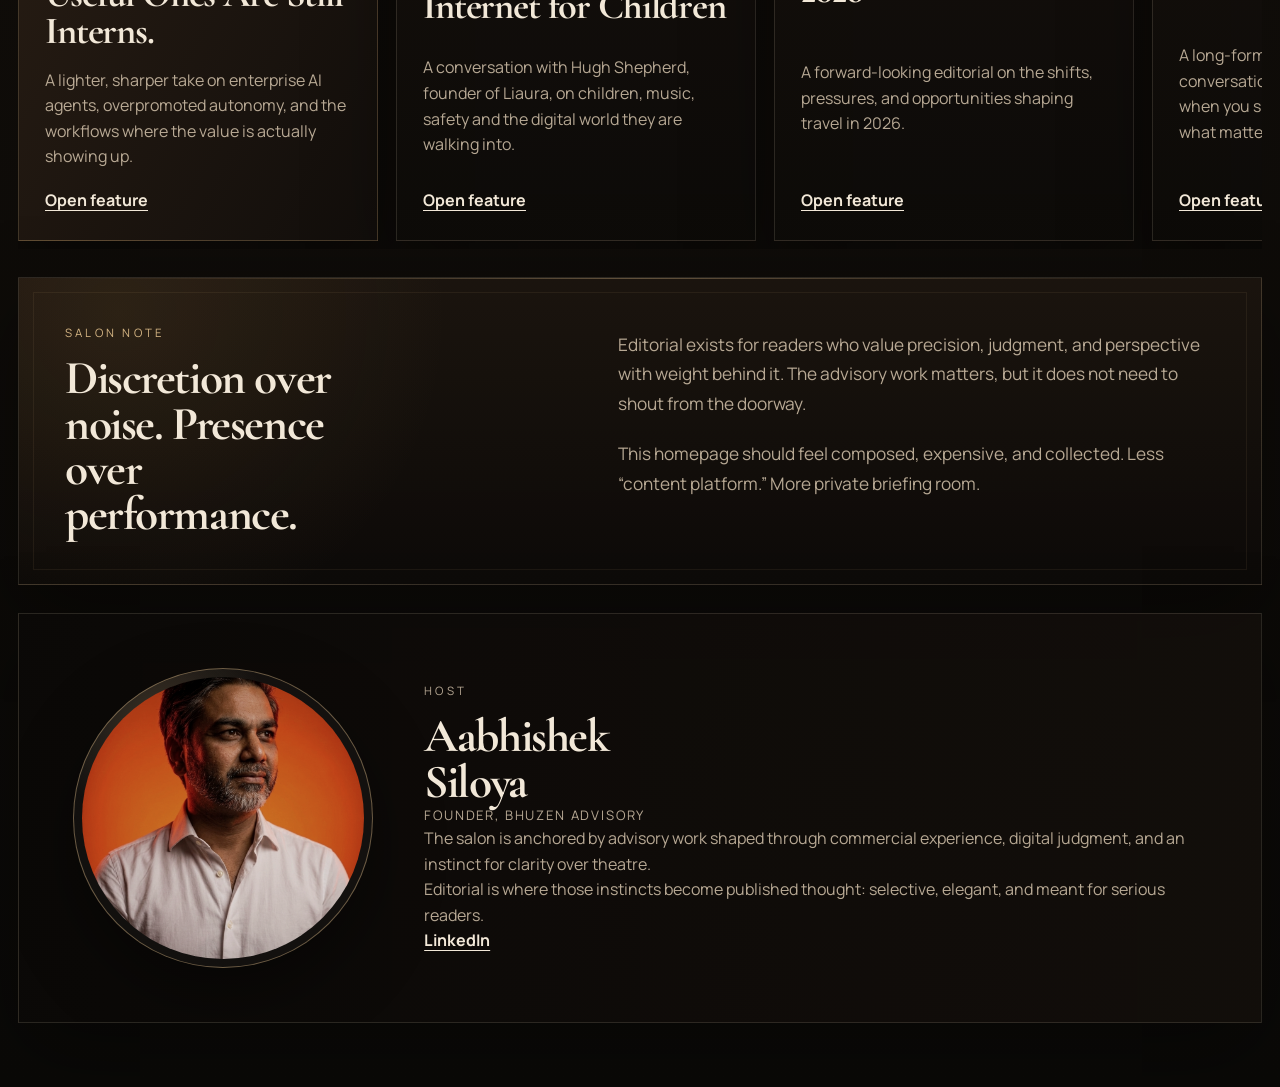
==== commit a2de3a11: "Feature AI agent interns editorial" ====
--- a/index.html
+++ b/index.html
@@ -36,22 +36,22 @@
         <div class="cover-backdrop"></div>
         <div class="cover-grid">
           <div class="cover-copy">
-            <p class="section-label">Mayfair Edition · Issue 03</p>
+            <p class="section-label">Mayfair Edition · Issue 04</p>
             <h1>Sharper thinking for founders, operators, and leaders.</h1>
             <p class="cover-lede">
               Editorial is a curated salon of long-form perspective: precise, elegant, and commercially literate. A quieter front door for ideas worth reading twice.
             </p>
             <div class="cover-actions">
-              <a class="button button-gold" href="./essays/the-founder-building-a-kinder-internet-for-children.html">Enter the featured issue</a>
+              <a class="button button-gold" href="./essays/everyone-wants-an-ai-employee.html">Enter the featured issue</a>
               <a class="button button-ghost" href="#archive">View the curated list</a>
             </div>
           </div>
 
-          <a class="cover-panel" href="./essays/the-founder-building-a-kinder-internet-for-children.html" aria-label="Read The Founder Building a Kinder Internet for Children">
+          <a class="cover-panel" href="./essays/everyone-wants-an-ai-employee.html" aria-label="Read Everyone Wants an AI Employee. The Useful Ones Are Still Interns.">
             <p class="section-label">Featured Issue</p>
-            <h2>The Founder Building a Kinder Internet for Children</h2>
+            <h2>Everyone Wants an AI Employee. The Useful Ones Are Still Interns.</h2>
             <p>
-              A reflective founder conversation on music, childhood, safety, and why the first digital environment we give children really matters.
+              A witty, evidence-led editorial on why the real 2026 AI-agent opportunity is workflow compression, not autonomous digital employees.
             </p>
             <dl class="cover-meta">
               <div>
@@ -60,7 +60,7 @@
               </div>
               <div>
                 <dt>Reading time</dt>
-                <dd>7 min read</dd>
+                <dd>8 min read</dd>
               </div>
             </dl>
             <span class="text-link">Read the issue</span>
@@ -95,10 +95,22 @@
           <h2>Selected features</h2>
         </div>
         <div class="archive-carousel" aria-label="Selected features">
-          <a class="archive-card archive-card-featured" href="./essays/the-founder-building-a-kinder-internet-for-children.html" aria-label="Open The Founder Building a Kinder Internet for Children">
+          <a class="archive-card archive-card-featured" href="./essays/everyone-wants-an-ai-employee.html" aria-label="Open Everyone Wants an AI Employee. The Useful Ones Are Still Interns.">
+            <div class="archive-card-top">
+              <span class="archive-count">04</span>
+              <p class="entry-label">Current feature</p>
+            </div>
+            <h3>Everyone Wants an AI Employee. The Useful Ones Are Still Interns.</h3>
+            <p>
+              A lighter, sharper take on enterprise AI agents, overpromoted autonomy, and the workflows where the value is actually showing up.
+            </p>
+            <span class="text-link">Open feature</span>
+          </a>
+
+          <a class="archive-card" href="./essays/the-founder-building-a-kinder-internet-for-children.html" aria-label="Open The Founder Building a Kinder Internet for Children">
             <div class="archive-card-top">
               <span class="archive-count">03</span>
-              <p class="entry-label">Current feature</p>
+              <p class="entry-label">From the collection</p>
             </div>
             <h3>The Founder Building a Kinder Internet for Children</h3>
             <p>
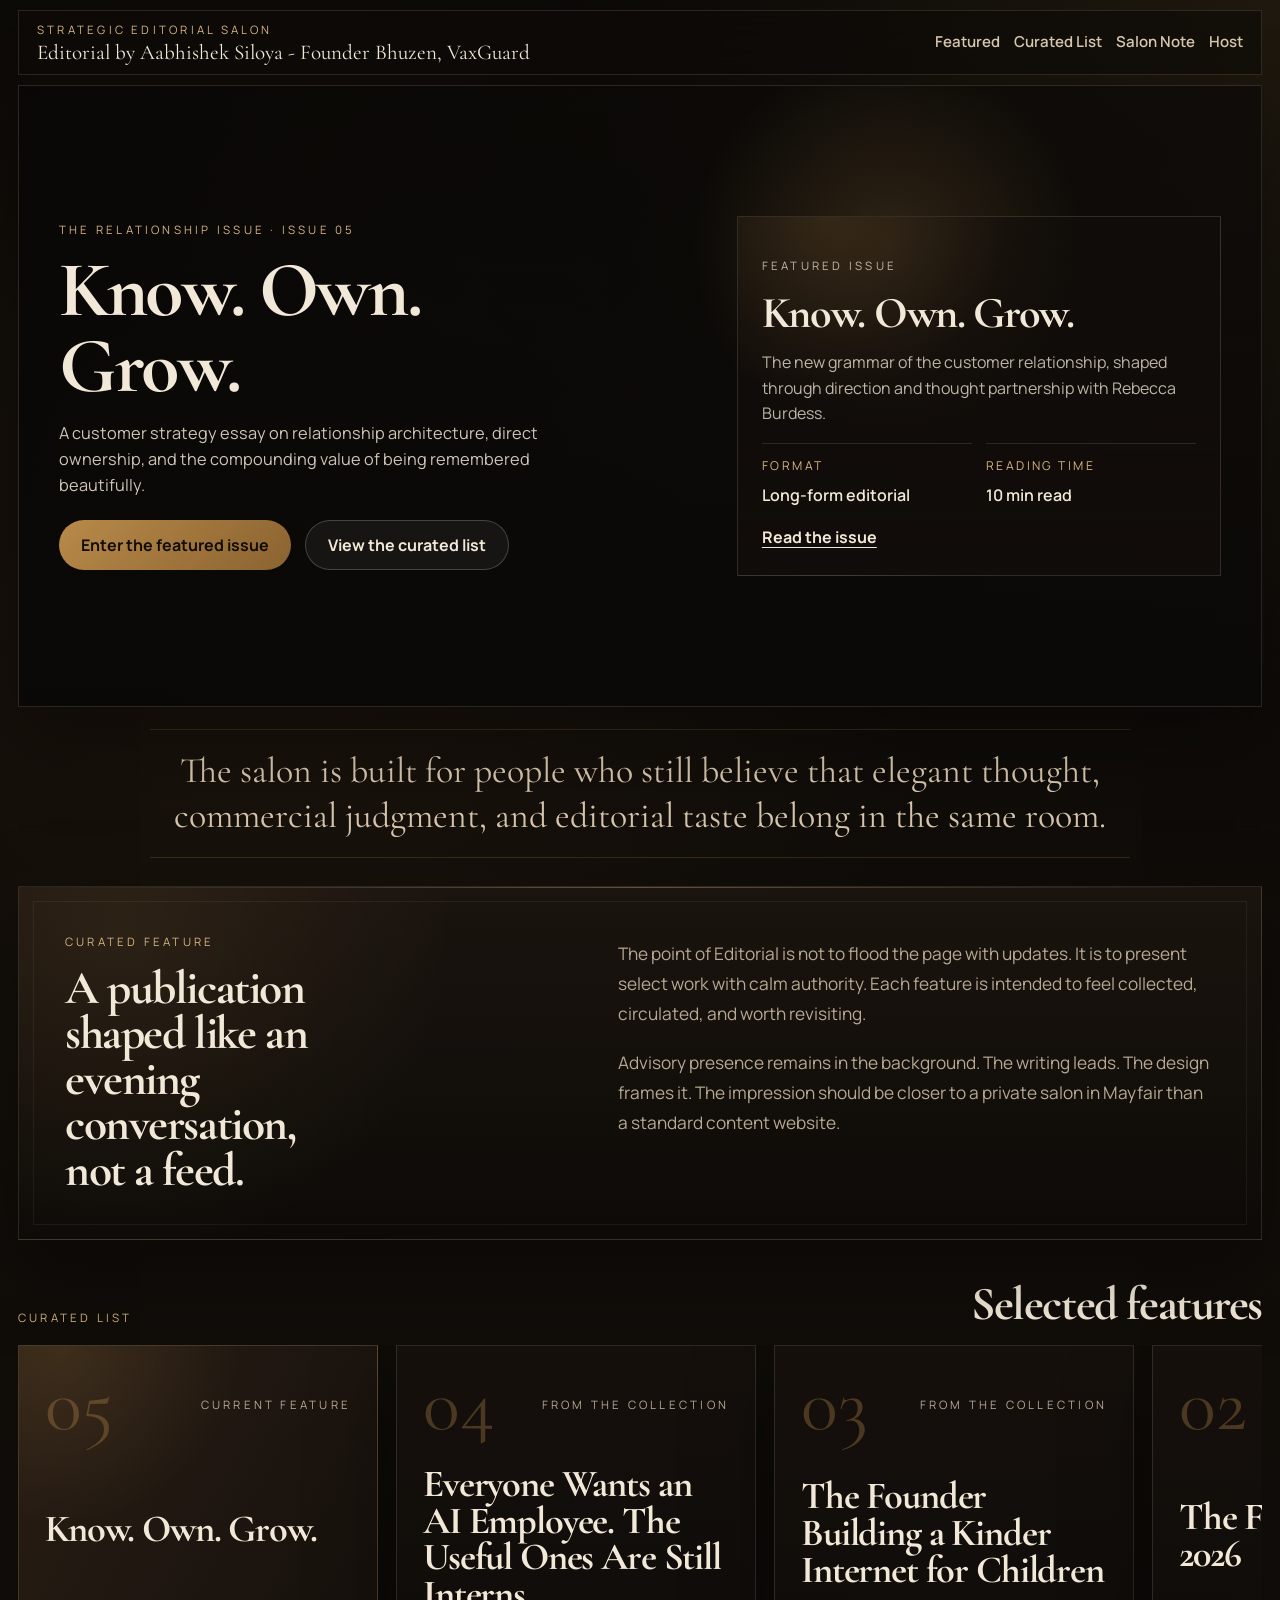
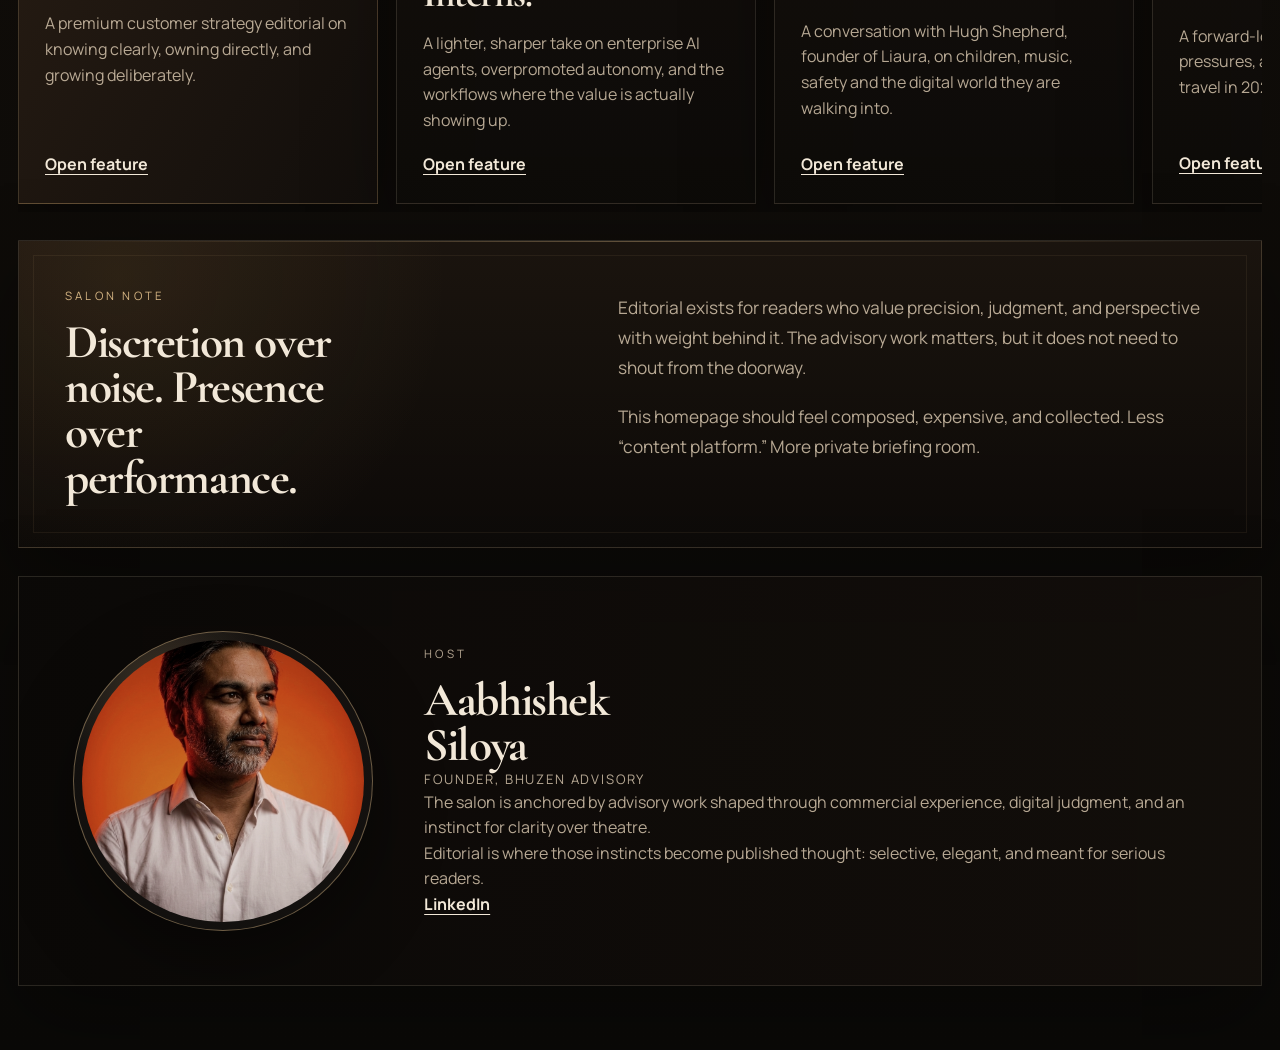
==== commit 515e86e3: "Publish Know Own Grow editorial" ====
--- a/index.html
+++ b/index.html
@@ -36,22 +36,22 @@
         <div class="cover-backdrop"></div>
         <div class="cover-grid">
           <div class="cover-copy">
-            <p class="section-label">Mayfair Edition · Issue 04</p>
-            <h1>Sharper thinking for founders, operators, and leaders.</h1>
+            <p class="section-label">The Relationship Issue · Issue 05</p>
+            <h1>Know. Own. Grow.</h1>
             <p class="cover-lede">
-              Editorial is a curated salon of long-form perspective: precise, elegant, and commercially literate. A quieter front door for ideas worth reading twice.
+              A customer strategy essay on relationship architecture, direct ownership, and the compounding value of being remembered beautifully.
             </p>
             <div class="cover-actions">
-              <a class="button button-gold" href="./essays/everyone-wants-an-ai-employee.html">Enter the featured issue</a>
+              <a class="button button-gold" href="./essays/know-own-grow-the-relationship-issue.html">Enter the featured issue</a>
               <a class="button button-ghost" href="#archive">View the curated list</a>
             </div>
           </div>
 
-          <a class="cover-panel" href="./essays/everyone-wants-an-ai-employee.html" aria-label="Read Everyone Wants an AI Employee. The Useful Ones Are Still Interns.">
+          <a class="cover-panel" href="./essays/know-own-grow-the-relationship-issue.html" aria-label="Read Know Own Grow. The Relationship Issue.">
             <p class="section-label">Featured Issue</p>
-            <h2>Everyone Wants an AI Employee. The Useful Ones Are Still Interns.</h2>
+            <h2>Know. Own. Grow.</h2>
             <p>
-              A witty, evidence-led editorial on why the real 2026 AI-agent opportunity is workflow compression, not autonomous digital employees.
+              The new grammar of the customer relationship, shaped through direction and thought partnership with Rebecca Burdess.
             </p>
             <dl class="cover-meta">
               <div>
@@ -60,7 +60,7 @@
               </div>
               <div>
                 <dt>Reading time</dt>
-                <dd>8 min read</dd>
+                <dd>10 min read</dd>
               </div>
             </dl>
             <span class="text-link">Read the issue</span>
@@ -95,10 +95,22 @@
           <h2>Selected features</h2>
         </div>
         <div class="archive-carousel" aria-label="Selected features">
-          <a class="archive-card archive-card-featured" href="./essays/everyone-wants-an-ai-employee.html" aria-label="Open Everyone Wants an AI Employee. The Useful Ones Are Still Interns.">
+          <a class="archive-card archive-card-featured" href="./essays/know-own-grow-the-relationship-issue.html" aria-label="Open Know Own Grow. The Relationship Issue.">
+            <div class="archive-card-top">
+              <span class="archive-count">05</span>
+              <p class="entry-label">Current feature</p>
+            </div>
+            <h3>Know. Own. Grow.</h3>
+            <p>
+              A premium customer strategy editorial on knowing clearly, owning directly, and growing deliberately.
+            </p>
+            <span class="text-link">Open feature</span>
+          </a>
+
+          <a class="archive-card" href="./essays/everyone-wants-an-ai-employee.html" aria-label="Open Everyone Wants an AI Employee. The Useful Ones Are Still Interns.">
             <div class="archive-card-top">
               <span class="archive-count">04</span>
-              <p class="entry-label">Current feature</p>
+              <p class="entry-label">From the collection</p>
             </div>
             <h3>Everyone Wants an AI Employee. The Useful Ones Are Still Interns.</h3>
             <p>
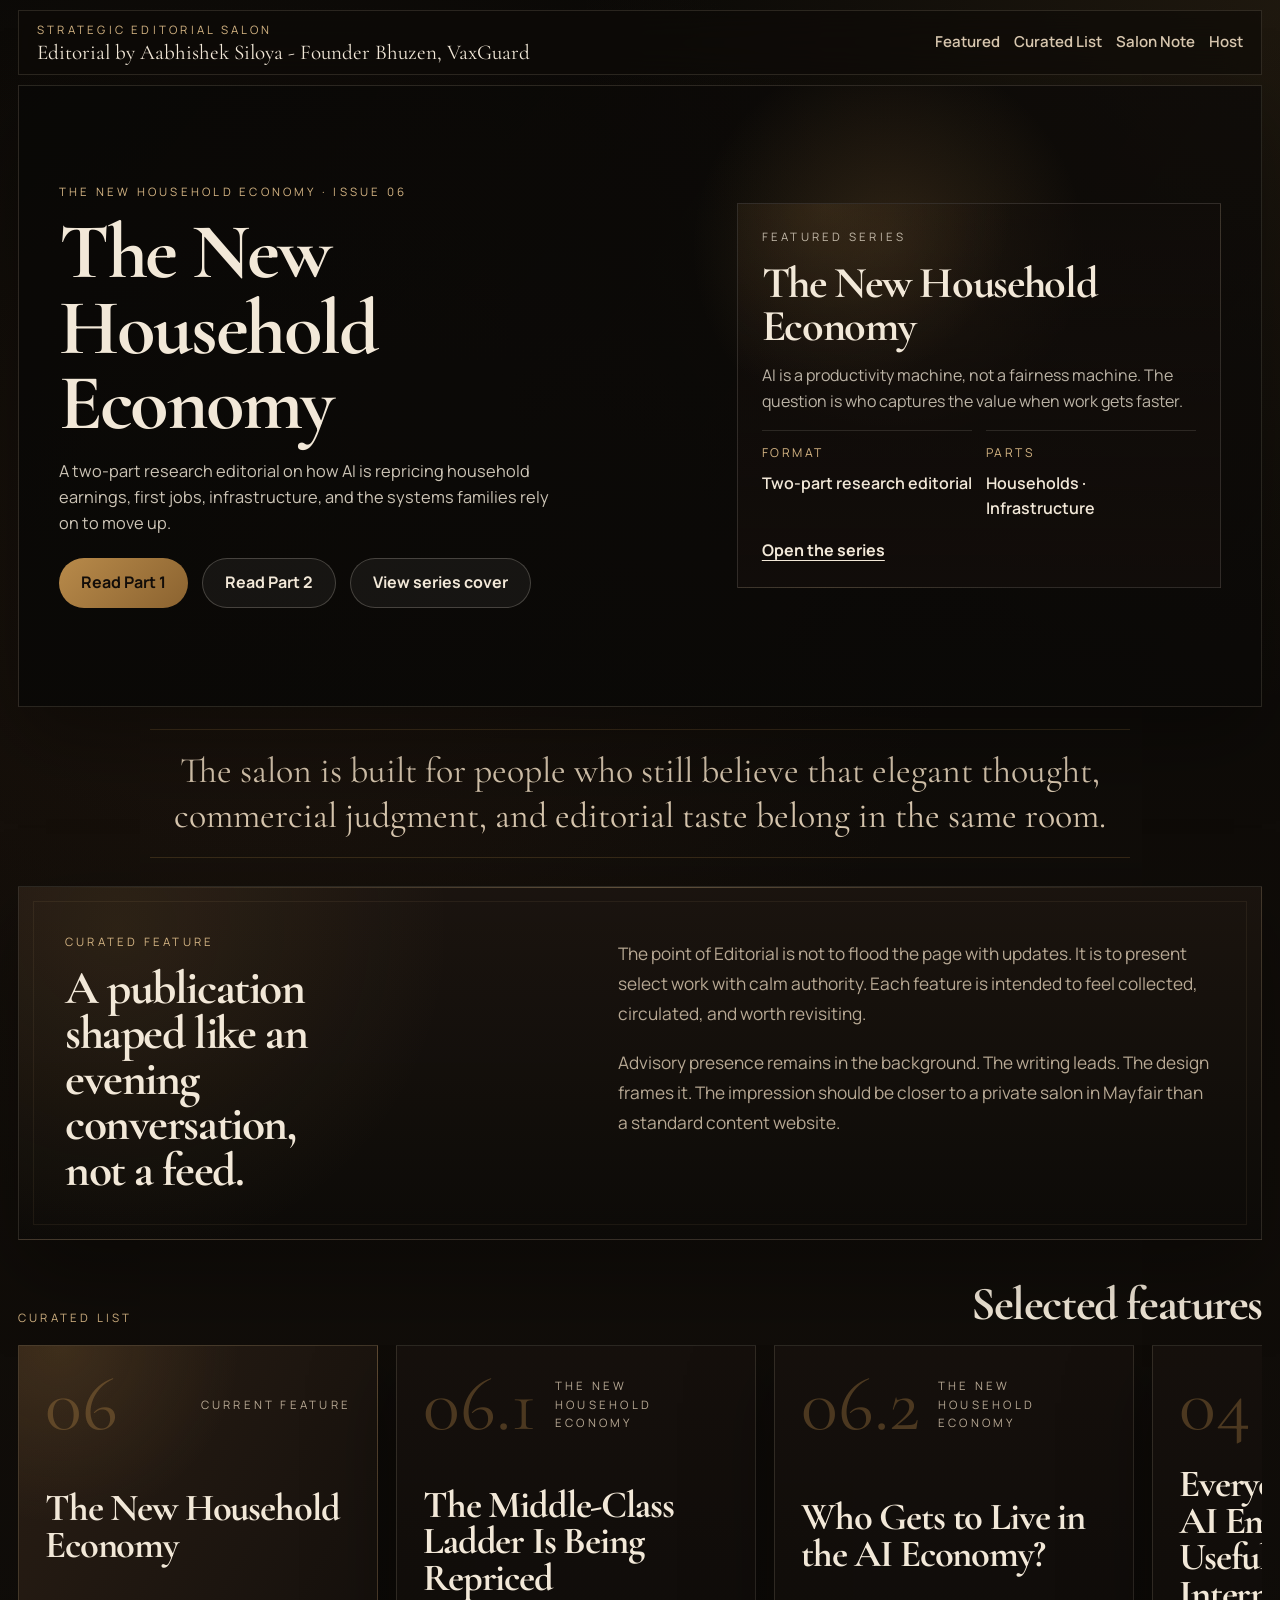
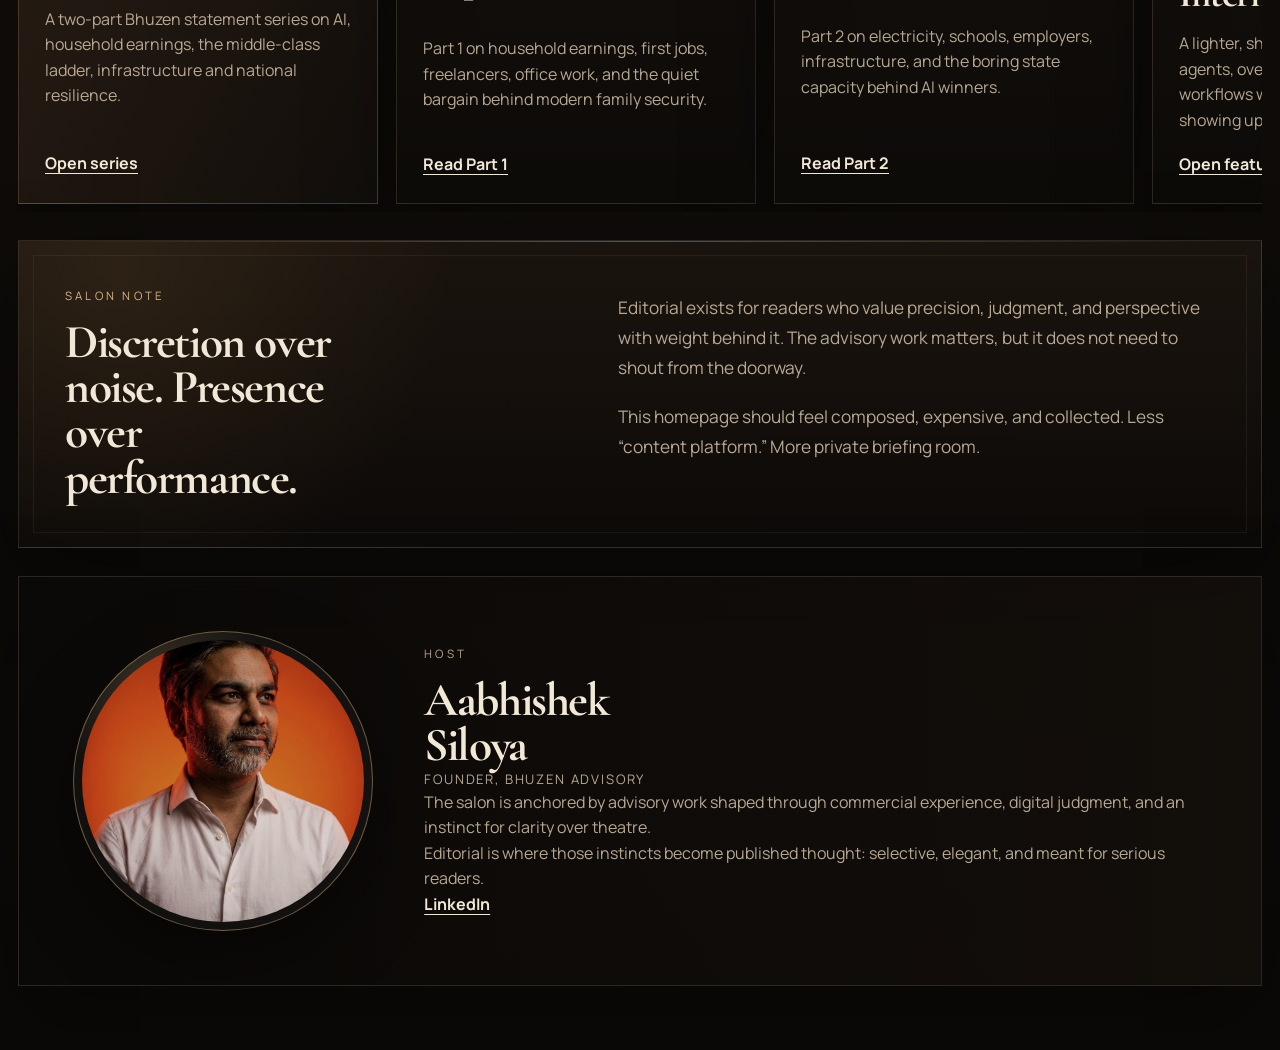
==== commit 9b3572a9: "Publish New Household Economy series" ====
--- a/index.html
+++ b/index.html
@@ -36,34 +36,35 @@
         <div class="cover-backdrop"></div>
         <div class="cover-grid">
           <div class="cover-copy">
-            <p class="section-label">The Relationship Issue · Issue 05</p>
-            <h1>Know. Own. Grow.</h1>
+            <p class="section-label">The New Household Economy · Issue 06</p>
+            <h1>The New Household Economy</h1>
             <p class="cover-lede">
-              A customer strategy essay on relationship architecture, direct ownership, and the compounding value of being remembered beautifully.
+              A two-part research editorial on how AI is repricing household earnings, first jobs, infrastructure, and the systems families rely on to move up.
             </p>
             <div class="cover-actions">
-              <a class="button button-gold" href="./essays/know-own-grow-the-relationship-issue.html">Enter the featured issue</a>
-              <a class="button button-ghost" href="#archive">View the curated list</a>
+              <a class="button button-gold" href="./essays/the-middle-class-ladder-is-being-repriced.html">Read Part 1</a>
+              <a class="button button-ghost" href="./essays/who-gets-to-live-in-the-ai-economy.html">Read Part 2</a>
+              <a class="button button-ghost" href="./essays/the-new-household-economy.html">View series cover</a>
             </div>
           </div>
 
-          <a class="cover-panel" href="./essays/know-own-grow-the-relationship-issue.html" aria-label="Read Know Own Grow. The Relationship Issue.">
-            <p class="section-label">Featured Issue</p>
-            <h2>Know. Own. Grow.</h2>
-            <p>
-              The new grammar of the customer relationship, shaped through direction and thought partnership with Rebecca Burdess.
+          <a class="cover-panel" href="./essays/the-new-household-economy.html" aria-label="Open The New Household Economy series.">
+            <p class="section-label">Featured Series</p>
+            <h2>The New Household Economy</h2>
+            <p>
+              AI is a productivity machine, not a fairness machine. The question is who captures the value when work gets faster.
             </p>
             <dl class="cover-meta">
               <div>
                 <dt>Format</dt>
-                <dd>Long-form editorial</dd>
+                <dd>Two-part research editorial</dd>
               </div>
               <div>
-                <dt>Reading time</dt>
-                <dd>10 min read</dd>
+                <dt>Parts</dt>
+                <dd>Households · Infrastructure</dd>
               </div>
             </dl>
-            <span class="text-link">Read the issue</span>
+            <span class="text-link">Open the series</span>
           </a>
         </div>
       </section>
@@ -95,16 +96,40 @@
           <h2>Selected features</h2>
         </div>
         <div class="archive-carousel" aria-label="Selected features">
-          <a class="archive-card archive-card-featured" href="./essays/know-own-grow-the-relationship-issue.html" aria-label="Open Know Own Grow. The Relationship Issue.">
-            <div class="archive-card-top">
-              <span class="archive-count">05</span>
+          <a class="archive-card archive-card-featured" href="./essays/the-new-household-economy.html" aria-label="Open The New Household Economy series.">
+            <div class="archive-card-top">
+              <span class="archive-count">06</span>
               <p class="entry-label">Current feature</p>
             </div>
-            <h3>Know. Own. Grow.</h3>
-            <p>
-              A premium customer strategy editorial on knowing clearly, owning directly, and growing deliberately.
-            </p>
-            <span class="text-link">Open feature</span>
+            <h3>The New Household Economy</h3>
+            <p>
+              A two-part Bhuzen statement series on AI, household earnings, the middle-class ladder, infrastructure and national resilience.
+            </p>
+            <span class="text-link">Open series</span>
+          </a>
+
+          <a class="archive-card" href="./essays/the-middle-class-ladder-is-being-repriced.html" aria-label="Open The Middle-Class Ladder Is Being Repriced.">
+            <div class="archive-card-top">
+              <span class="archive-count">06.1</span>
+              <p class="entry-label">The New Household Economy</p>
+            </div>
+            <h3>The Middle-Class Ladder Is Being Repriced</h3>
+            <p>
+              Part 1 on household earnings, first jobs, freelancers, office work, and the quiet bargain behind modern family security.
+            </p>
+            <span class="text-link">Read Part 1</span>
+          </a>
+
+          <a class="archive-card" href="./essays/who-gets-to-live-in-the-ai-economy.html" aria-label="Open Who Gets to Live in the AI Economy?">
+            <div class="archive-card-top">
+              <span class="archive-count">06.2</span>
+              <p class="entry-label">The New Household Economy</p>
+            </div>
+            <h3>Who Gets to Live in the AI Economy?</h3>
+            <p>
+              Part 2 on electricity, schools, employers, infrastructure, and the boring state capacity behind AI winners.
+            </p>
+            <span class="text-link">Read Part 2</span>
           </a>
 
           <a class="archive-card" href="./essays/everyone-wants-an-ai-employee.html" aria-label="Open Everyone Wants an AI Employee. The Useful Ones Are Still Interns.">
